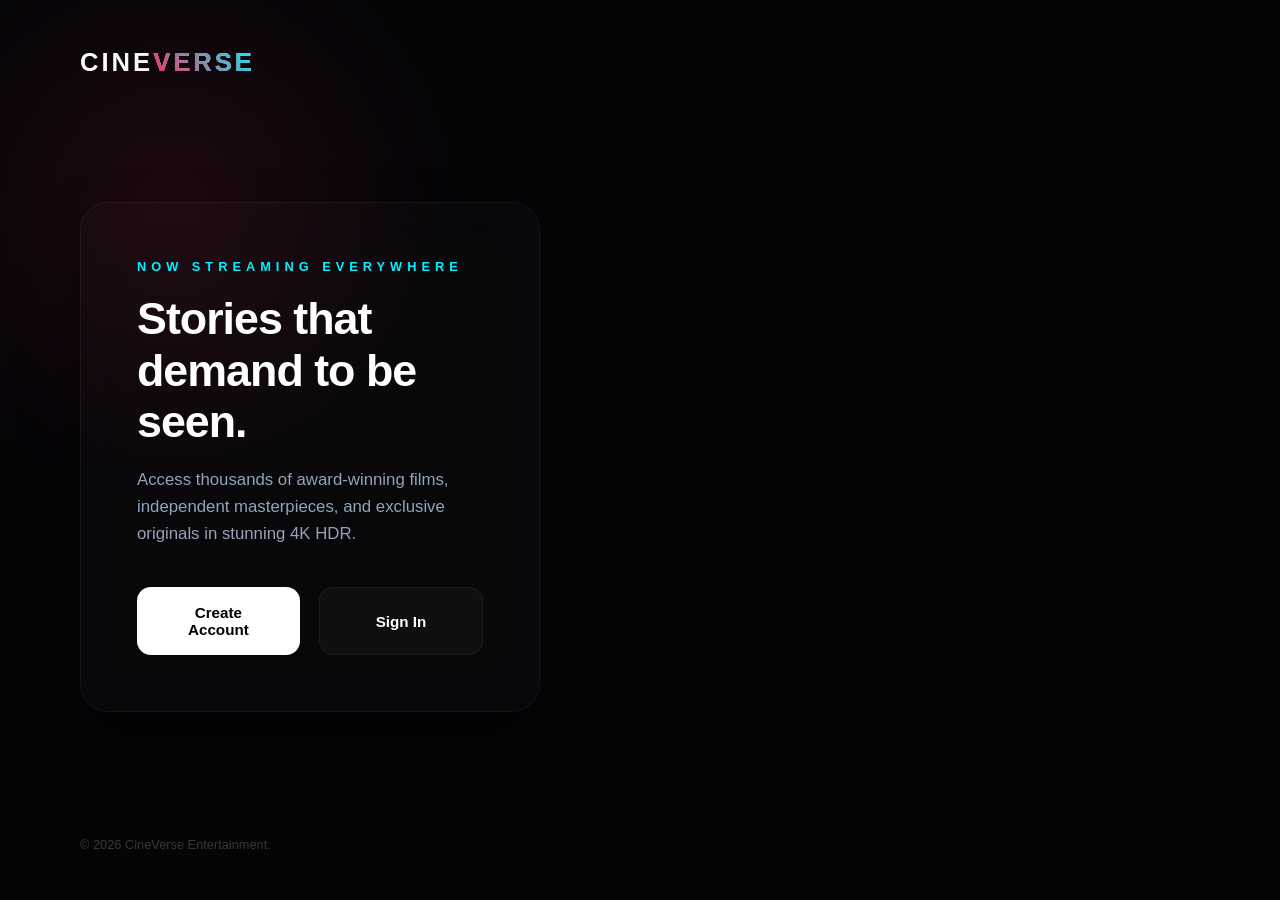
==== cineverse-project/index.html @ 3a3f1b73 "Update index.html" ====
<!DOCTYPE html>
<html lang="en">
<head>
    <meta charset="UTF-8">
    <meta name="viewport" content="width=device-width, initial-scale=1.0, maximum-scale=1.0, user-scalable=no">
    <title>CineVerse | Stream Ultimate Cinema</title>
    <link rel="stylesheet" href="css/styles.css">
    <script src="js/app.js" defer></script>
    <script type="module" src="js/auth.js"></script>
</head>
<body class="lock-scroll">

    <canvas id="bg-canvas"></canvas>
    <div class="ambient-glow"></div>

    <div class="modal-overlay" id="verification-popup">
        <div class="verification-modal">
            <div class="modal-icon">✓</div>
            <h2>Account Authorized</h2>
            <p>Verification successful! Your Gmail is authenticated and your workspace secure.</p>
            <button class="btn btn-primary" onclick="window.enterDashboard()">Enter Dashboard</button>
        </div>
    </div>

    <div id="view-app-landing" class="app-view active">
        <div class="landing-wrapper">
            <header>
                <div class="logo" onclick="window.switchPane('landing')">CINE<span>VERSE</span></div>
            </header>

            <main class="intro-container">
                <div id="pane-landing" class="view-pane active">
                    <div class="tagline">Now Streaming Everywhere</div>
                    <h1>Stories that demand to be seen.</h1>
                    <p class="description">Access thousands of award-winning films, independent masterpieces, and exclusive originals in stunning 4K HDR.</p>
                    <div class="cta-group">
                        <button class="btn btn-primary" onclick="window.switchPane('register')">Create Account</button>
                        <button class="btn btn-secondary" onclick="window.switchPane('login')">Sign In</button>
                    </div>
                </div>

                <div id="pane-register" class="view-pane">
                    <div class="tagline">Get Started</div>
                    <h1 style="font-size: 1.8rem; margin-bottom: 1.8rem;">Create Account</h1>
                    <form id="register-form">
                        <div class="form-group">
                            <label>Email Address</label>
                            <input type="email" id="reg-email" required placeholder="name@example.com">
                        </div>
                        <div class="form-group">
                            <label>Password</label>
                            <input type="password" id="reg-pass" required placeholder="••••••••">
                        </div>
                        <button type="submit" class="btn btn-submit">Register</button>
                    </form>
                    <div class="form-footer">Already have an account? <a href="#" onclick="window.switchPane('login')">Sign In</a></div>
                </div>

                <div id="pane-login" class="view-pane">
                    <div class="tagline">Welcome Back</div>
                    <h1 style="font-size: 1.8rem; margin-bottom: 1.8rem;">Sign In</h1>
                    <form id="login-form">
                        <div class="form-group">
                            <label>Email Address</label>
                            <input type="email" id="login-email" required placeholder="name@example.com">
                        </div>
                        <div class="form-group">
                            <label>Password</label>
                            <input type="password" id="login-pass" required placeholder="••••••••">
                        </div>
                        <button type="submit" class="btn btn-submit">Sign In</button>
                    </form>
                    <div class="form-footer">New to CineVerse? <a href="#" onclick="window.switchPane('register')">Create an account</a></div>
                </div>
            </main>

            <footer style="color: rgba(255,255,255,0.2); font-size: 0.8rem;">&copy; 2026 CineVerse Entertainment.</footer>
        </div>
    </div>

    <div id="view-app-dashboard" class="app-view">
        <nav class="dash-nav">
            <div class="nav-left">
                <div class="logo" style="font-size: 1.3rem;" onclick="window.filterGenre('All', document.querySelector('.genre-tag'))">CINE<span>VERSE</span></div>
            </div>
            <div class="nav-right">
                <div class="search-container">
                    <input type="text" id="search-input" placeholder="Search live global database..." oninput="window.executeSearch()">
                    <div class="search-dropdown" id="search-dropdown-box"></div>
                </div>
                <button class="btn btn-secondary" style="padding: 0.5rem 1rem; font-size: 0.8rem; border-radius: 20px; white-space: nowrap;" onclick="window.handleLogout()">Sign Out</button>
            </div>
        </nav>

        <div class="genre-bar" id="genre-filter-bar">
            <div class="genre-tag active" onclick="window.filterGenre('All', this)">All Content</div>
            <div class="genre-tag" onclick="window.filterGenre('Action', this, 28)">Action</div>
            <div class="genre-tag" onclick="window.filterGenre('Sci-Fi', this, 878)">Sci-Fi</div>
            <div class="genre-tag" onclick="window.filterGenre('Drama', this, 18)">Drama</div>
            <div class="genre-tag" onclick="window.filterGenre('Thriller', this, 53)">Thriller</div>
        </div>

        <main class="main-content">
            <div class="movie-row" id="row-continue">
                <div class="row-title">Continue Watching</div>
                <div class="movie-grid" id="grid-continue"></div>
            </div>

            <div class="movie-row" id="row-top10">
                <div class="row-title">Top 10 Movies & Shows Today</div>
                <div class="movie-grid" id="grid-top10"></div>
            </div>

            <div class="movie-row" id="row-trending">
                <div class="row-title">Trending Masterpieces</div>
                <div class="movie-grid" id="grid-trending"></div>
            </div>
        </main>
    </div>

    <div id="details-drawer" class="details-drawer">
        <div class="close-drawer-btn" onclick="window.closeDetails()">✕</div>
        
        <div id="player-zone" class="player-viewport">
            <iframe id="video-iframe" src="" allowfullscreen allow="autoplay; encrypted-media"></iframe>
        </div>

        <div id="drawer-banner-img" class="drawer-banner"></div>
        
        <div class="drawer-body">
            <h2 id="drawer-title" class="drawer-main-title">Loading Title...</h2>
            <div class="drawer-meta">
                <span id="drawer-year">2026</span>
                <span id="drawer-rating" style="color: #ffd700; font-weight: bold;">★ 0.0</span>
                <span id="drawer-type" style="letter-spacing: 1px; text-transform: uppercase; color: var(--accent-secondary);">MOVIE</span>
            </div>

            <div class="server-control-hub">
                <span style="font-size: 0.8rem; color: var(--text-muted); font-weight: 700; text-transform: uppercase; letter-spacing: 1px; margin-right: 0.5rem;">Select Server:</span>
                <button id="server1-btn" class="server-btn" onclick="window.switchServer(1)">⚡ Server 1 (Primary)</button>
                <button id="server2-btn" class="server-btn" onclick="window.switchServer(2)">🌐 Server 2 (Backup)</button>
            </div>

            <p id="drawer-synopsis" class="drawer-overview">Fetching media overview profiles...</p>
            
            <div class="related-row-title">More Related Content Like This</div>
            <div class="movie-grid" id="drawer-related-grid"></div>
        </div>
    </div>
</body>
</html>
---- cineverse-project/css/styles.css ----
/* --- Design Tokens & Reset --- */
:root {
    --bg-color: #050508;
    --accent-primary: #ff2a5f;
    --accent-secondary: #00f2fe;
    --text-main: #ffffff;
    --text-muted: #94a3b8;
    --glass-bg: rgba(255, 255, 255, 0.015);
    --glass-border: rgba(255, 255, 255, 0.05);
    --card-bg: #0d0d15;
    --transition-smooth: all 0.4s cubic-bezier(0.16, 1, 0.3, 1);
}

* {
    box-sizing: border-box;
    margin: 0;
    padding: 0;
    font-family: -apple-system, BlinkMacSystemFont, 'Segoe UI', Roboto, sans-serif;
    -webkit-tap-highlight-color: transparent;
}

html, body {
    width: 100%;
    height: 100%;
    background-color: var(--bg-color);
    color: var(--text-main);
    overflow-x: hidden;
}

body.lock-scroll {
    overflow: hidden;
    height: 100vh;
}

/* --- Background Layers --- */
#bg-canvas {
    position: fixed;
    top: 0;
    left: 0;
    width: 100%;
    height: 100%;
    z-index: 1;
    pointer-events: none;
}

.ambient-glow {
    position: fixed;
    width: 600px;
    height: 600px;
    background: radial-gradient(circle, rgba(255, 42, 95, 0.1) 0%, rgba(0,0,0,0) 70%);
    top: -10%;
    left: -10%;
    z-index: 2;
    pointer-events: none;
}

/* --- App Wrapper System --- */
.app-view {
    display: none;
    position: relative;
    z-index: 3;
    opacity: 0;
    transition: opacity 0.6s ease;
}

.app-view.active {
    display: block;
    opacity: 1;
}

/* --- Landing Screen --- */
.landing-wrapper {
    height: 100vh;
    display: flex;
    flex-direction: column;
    justify-content: space-between;
    padding: 3rem 5rem;
}

header .logo {
    font-size: 1.6rem;
    font-weight: 800;
    letter-spacing: 3px;
    background: linear-gradient(45deg, var(--text-main), var(--text-muted));
    -webkit-background-clip: text;
    -webkit-text-fill-color: transparent;
    user-select: none;
    cursor: pointer;
}

header .logo span {
    background: linear-gradient(45deg, var(--accent-primary), var(--accent-secondary));
    -webkit-background-clip: text;
    -webkit-text-fill-color: transparent;
}

.intro-container {
    max-width: 460px;
    width: 100%;
    margin: auto 0;
    background: var(--glass-bg);
    backdrop-filter: blur(25px);
    -webkit-backdrop-filter: blur(25px);
    border: 1px solid var(--glass-border);
    padding: 3.5rem;
    border-radius: 28px;
    box-shadow: 0 30px 60px rgba(0, 0, 0, 0.4);
}

.view-pane { display: none; }
.view-pane.active { display: block; animation: fadeInPane 0.4s ease forwards; }

@keyframes fadeInPane {
    from { opacity: 0; transform: translateY(10px); }
    to { opacity: 1; transform: translateY(0); }
}

.tagline {
    color: var(--accent-secondary);
    font-size: 0.8rem;
    text-transform: uppercase;
    letter-spacing: 5px;
    font-weight: 700;
    margin-bottom: 1.2rem;
}

h1 { font-size: 2.8rem; font-weight: 700; line-height: 1.15; margin-bottom: 1.2rem; letter-spacing: -1px; }
.description { color: var(--text-muted); font-size: 1.05rem; line-height: 1.6; margin-bottom: 2.5rem; }

.form-group { margin-bottom: 1.4rem; }
label { display: block; font-size: 0.82rem; color: var(--text-muted); margin-bottom: 0.6rem; }
input {
    width: 100%; padding: 1rem 1.2rem; background: rgba(255, 255, 255, 0.02);
    border: 1px solid var(--glass-border); border-radius: 14px; color: var(--text-main);
    outline: none; transition: var(--transition-smooth);
}
input:focus { border-color: var(--accent-secondary); background: rgba(255, 255, 255, 0.05); }

.cta-group { display: flex; gap: 1.2rem; }
.btn {
    width: 100%; padding: 1.05rem 2rem; font-size: 0.95rem; font-weight: 600;
    border-radius: 14px; cursor: pointer; transition: var(--transition-smooth);
    display: inline-flex; align-items: center; justify-content: center; border: none;
}
.btn-primary { background: #ffffff; color: #000000; }
.btn-primary:hover { transform: translateY(-2px); box-shadow: 0 0 30px rgba(255,255,255,0.2); }
.btn-secondary { background: rgba(255, 255, 255, 0.03); color: var(--text-main); border: 1px solid var(--glass-border); }
.btn-submit { background: linear-gradient(90deg, var(--accent-primary), #ff5e3a); color: #ffffff; margin-top: 0.8rem; }
.btn-submit:hover { transform: translateY(-2px); box-shadow: 0 0 25px rgba(255, 42, 95, 0.4); }

.form-footer { margin-top: 1.8rem; text-align: center; font-size: 0.9rem; color: var(--text-muted); }
.form-footer a { color: var(--text-main); text-decoration: none; font-weight: 600; }

/* --- Verification Overlay Modal --- */
.modal-overlay {
    position: fixed; top: 0; left: 0; width: 100%; height: 100%;
    background: rgba(4, 4, 6, 0.85); backdrop-filter: blur(20px); -webkit-backdrop-filter: blur(20px);
    z-index: 100; display: flex; align-items: center; justify-content: center;
    opacity: 0; pointer-events: none; transition: opacity 0.4s ease;
}
.modal-overlay.active { opacity: 1; pointer-events: auto; }
.verification-modal {
    background: #0d0d14; border: 1px solid var(--glass-border); max-width: 420px;
    width: 90%; padding: 3.5rem 2.5rem; border-radius: 28px; text-align: center;
    transform: scale(0.95); transition: var(--transition-smooth);
}
.modal-overlay.active .verification-modal { transform: scale(1); }
.modal-icon {
    width: 70px; height: 70px; background: rgba(0, 242, 254, 0.1); border: 1px solid rgba(0, 242, 254, 0.2);
    border-radius: 50%; display: flex; align-items: center; justify-content: center;
    margin: 0 auto 1.5rem auto; color: var(--accent-secondary); font-size: 2rem;
}

/* --- Dashboard Infrastructure --- */
.dash-nav {
    position: sticky; top: 0; background: rgba(5, 5, 8, 0.85);
    backdrop-filter: blur(25px); -webkit-backdrop-filter: blur(25px);
    padding: 1.2rem 4rem; display: flex; align-items: center;
    justify-content: space-between; z-index: 50; border-bottom: 1px solid var(--glass-border);
}

.nav-left { display: flex; align-items: center; gap: 3rem; }
.nav-right { display: flex; align-items: center; gap: 1.5rem; }

.search-container { position: relative; width: 320px; }
.search-container input { padding: 0.7rem 1.2rem; font-size: 0.9rem; border-radius: 20px; }

.search-dropdown {
    position: absolute; top: 110%; left: 0; width: 100%;
    background: #0f0f18; border: 1px solid var(--glass-border);
    border-radius: 14px; max-height: 320px; overflow-y: auto;
    display: none; z-index: 60; box-shadow: 0 20px 40px rgba(0,0,0,0.5);
}
.search-dropdown.active { display: block; }
.search-item {
    padding: 0.6rem 1rem; display: flex; align-items: center; gap: 1rem;
    cursor: pointer; transition: background 0.2s ease;
}
.search-item:hover { background: rgba(255, 255, 255, 0.04); }
.search-item img { width: 36px; height: 50px; object-fit: cover; border-radius: 4px; background: #1a1a26; }
.search-item-info h4 { font-size: 0.85rem; font-weight: 600; white-space: nowrap; overflow: hidden; text-overflow: ellipsis; max-width: 220px; }
.search-item-info p { font-size: 0.75rem; color: var(--text-muted); margin-top: 0.1rem; }

.genre-bar { padding: 1.5rem 4rem 0.5rem 4rem; display: flex; gap: 0.6rem; overflow-x: auto; }
.genre-bar::-webkit-scrollbar { display: none; }
.genre-tag {
    padding: 0.4rem 1.2rem; background: rgba(255, 255, 255, 0.02);
    border: 1px solid var(--glass-border); border-radius: 20px;
    font-size: 0.8rem; font-weight: 500; cursor: pointer; white-space: nowrap;
    transition: var(--transition-smooth); color: var(--text-muted);
}
.genre-tag.active, .genre-tag:hover { background: #ffffff; color: #000000; border-color: #ffffff; }

.main-content { padding: 1rem 4rem 5rem 4rem; }
.movie-row { margin-bottom: 2.5rem; }
.row-title { font-size: 1.25rem; font-weight: 700; margin-bottom: 1rem; letter-spacing: -0.3px; }

.movie-grid { display: grid; grid-template-columns: repeat(auto-fill, minmax(140px, 1fr)); gap: 1.2rem; }
.movie-card {
    background: var(--card-bg); border: 1px solid var(--glass-border);
    border-radius: 12px; overflow: hidden; position: relative;
    cursor: pointer; transition: var(--transition-smooth);
}
.movie-card:hover {
    transform: translateY(-5px) scale(1.02);
    border-color: rgba(0, 242, 254, 0.25);
    box-shadow: 0 10px 20px rgba(0, 242, 254, 0.08);
}
.card-img-wrapper { width: 100%; height: 210px; background: #161622; position: relative; }
.card-img-wrapper img { width: 100%; height: 100%; object-fit: cover; }

.rank-badge {
    position: absolute; top: 8px; left: 8px; 
    background: linear-gradient(135deg, var(--accent-primary), #ff5e3a);
    color: #ffffff; font-weight: 800; font-size: 0.8rem;
    padding: 3px 8px; border-radius: 6px; box-shadow: 0 4px 10px rgba(255,42,95,0.4);
    z-index: 5; border: 1px solid rgba(255,255,255,0.1);
}

.progress-container { position: absolute; bottom: 0; left: 0; width: 100%; height: 3px; background: rgba(255,255,255,0.2); }
.progress-bar { height: 100%; background: var(--accent-primary); }

.card-details { padding: 0.8rem; }
.card-details h3 { font-size: 0.85rem; font-weight: 600; margin-bottom: 0.3rem; white-space: nowrap; overflow: hidden; text-overflow: ellipsis; }
.meta-line { display: flex; justify-content: space-between; font-size: 0.7rem; color: var(--text-muted); }
.rating { color: #ffd700; font-weight: 600; }

/* --- Video Overlay Drawer System --- */
.details-drawer {
    position: fixed; bottom: 0; left: 0; width: 100%; height: 85vh;
    background: #09090f; border-top: 1px solid var(--glass-border);
    border-top-left-radius: 30px; border-top-right-radius: 30px;
    z-index: 90; transform: translateY(105%); transition: var(--transition-smooth);
    box-shadow: 0 -20px 50px rgba(0,0,0,0.8); overflow-y: auto;
    backdrop-filter: blur(30px); -webkit-backdrop-filter: blur(30px);
}
.details-drawer.active { transform: translateY(0); }

.player-viewport { width: 100%; height: 420px; background: #000000; position: relative; display: none; border-bottom: 1px solid var(--glass-border); }
.player-viewport.active { display: block; }
.player-viewport iframe { width: 100%; height: 100%; border: none; }

.drawer-banner { width: 100%; height: 280px; position: relative; background-size: cover; background-position: center; }
.drawer-banner.hidden { display: none; }
.drawer-banner::before {
    content: ''; position: absolute; top: 0; left: 0; width: 100%; height: 100%;
    background: linear-gradient(0deg, #09090f 0%, rgba(9,9,15,0.4) 70%, transparent 100%);
}

.close-drawer-btn {
    position: fixed; top: 18vh; right: 30px; width: 40px; height: 40px;
    border-radius: 50%; background: rgba(0,0,0,0.7); border: 1px solid var(--glass-border);
    color: #ffffff; font-size: 1.2rem; display: flex; align-items: center;
    justify-content: center; cursor: pointer; z-index: 100; transition: 0.2s ease;
}
.close-drawer-btn:hover { background: #ffffff; color: #000000; }

.drawer-body { padding: 2rem 4rem; position: relative; z-index: 2; }

.server-control-hub {
    display: flex; gap: 1rem; align-items: center; margin: 1.5rem 0 2rem 0;
    padding: 1rem; background: rgba(255,255,255,0.01); border: 1px solid var(--glass-border);
    border-radius: 16px; width: fit-content;
}
.server-btn {
    padding: 0.6rem 1.4rem; background: rgba(255, 255, 255, 0.03);
    border: 1px solid var(--glass-border); border-radius: 10px; color: var(--text-main);
    font-size: 0.85rem; font-weight: 600; cursor: pointer; transition: var(--transition-smooth);
    display: inline-flex; align-items: center; gap: 0.5rem;
}
.server-btn:hover, .server-btn.active {
    background: linear-gradient(90deg, var(--accent-primary), #ff5e3a);
    border-color: transparent; box-shadow: 0 4px 15px rgba(255, 42, 95, 0.3);
}

.drawer-main-title { font-size: 2rem; font-weight: 800; margin-bottom: 0.5rem; letter-spacing: -1px; }
.drawer-meta { display: flex; gap: 1.5rem; font-size: 0.9rem; color: var(--text-muted); margin-bottom: 1.5rem; }
.drawer-overview { font-size: 0.95rem; line-height: 1.6; color: #e2e8f0; max-width: 800px; margin-bottom: 3rem; }

.related-row-title { font-size: 1.2rem; font-weight: 700; margin-bottom: 1.2rem; border-left: 3px solid var(--accent-primary); padding-left: 10px; }

/* --- Responsive Media Viewport Intercepts --- */
@media (max-width: 768px) {
    .landing-wrapper { padding: 2rem; }
    .intro-container { padding: 2.5rem 2rem; }
    h1 { font-size: 2.2rem; }
    .cta-group { flex-direction: column; gap: 0.8rem; }
    .dash-nav { padding: 1rem 1.5rem; flex-direction: column; gap: 0.8rem; align-items: flex-start; }
    .nav-right { width: 100%; justify-content: space-between; gap: 1rem; }
    .search-container { width: 70%; }
    .genre-bar { padding: 1rem 1.5rem 0.2rem 1.5rem; }
    .main-content { padding: 1rem 1.5rem; }
    .movie-grid { grid-template-columns: repeat(auto-fill, minmax(130px, 1fr)); gap: 0.8rem; }
    .card-img-wrapper { height: 190px; }
    .details-drawer { height: 85vh; }
    .player-viewport { height: 240px; }
    .close-drawer-btn { top: 16vh; right: 15px; width: 36px; height: 36px; }
    .drawer-body { padding: 1.5rem; }
    .drawer-main-title { font-size: 1.5rem; }
    .server-control-hub { width: 100%; overflow-x: auto; }
}
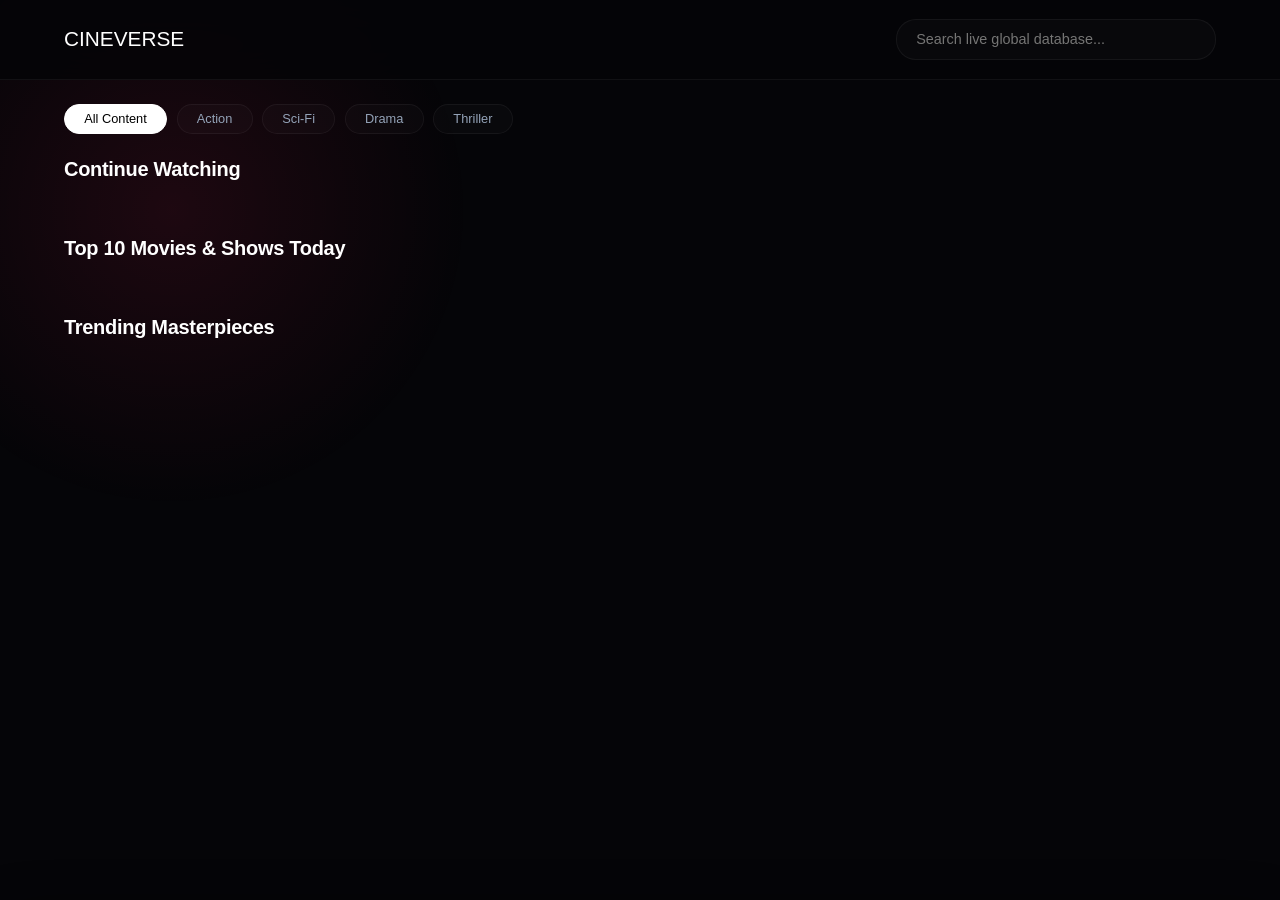
==== commit 7a35a172: "Update index.html" ====
--- a/cineverse-project/index.html
+++ b/cineverse-project/index.html
@@ -6,79 +6,11 @@
     <title>CineVerse | Stream Ultimate Cinema</title>
     <link rel="stylesheet" href="css/styles.css">
     <script src="js/app.js" defer></script>
-    <script type="module" src="js/auth.js"></script>
 </head>
-<body class="lock-scroll">
-
-    <canvas id="bg-canvas"></canvas>
+<body> <canvas id="bg-canvas"></canvas>
     <div class="ambient-glow"></div>
 
-    <div class="modal-overlay" id="verification-popup">
-        <div class="verification-modal">
-            <div class="modal-icon">✓</div>
-            <h2>Account Authorized</h2>
-            <p>Verification successful! Your Gmail is authenticated and your workspace secure.</p>
-            <button class="btn btn-primary" onclick="window.enterDashboard()">Enter Dashboard</button>
-        </div>
-    </div>
-
-    <div id="view-app-landing" class="app-view active">
-        <div class="landing-wrapper">
-            <header>
-                <div class="logo" onclick="window.switchPane('landing')">CINE<span>VERSE</span></div>
-            </header>
-
-            <main class="intro-container">
-                <div id="pane-landing" class="view-pane active">
-                    <div class="tagline">Now Streaming Everywhere</div>
-                    <h1>Stories that demand to be seen.</h1>
-                    <p class="description">Access thousands of award-winning films, independent masterpieces, and exclusive originals in stunning 4K HDR.</p>
-                    <div class="cta-group">
-                        <button class="btn btn-primary" onclick="window.switchPane('register')">Create Account</button>
-                        <button class="btn btn-secondary" onclick="window.switchPane('login')">Sign In</button>
-                    </div>
-                </div>
-
-                <div id="pane-register" class="view-pane">
-                    <div class="tagline">Get Started</div>
-                    <h1 style="font-size: 1.8rem; margin-bottom: 1.8rem;">Create Account</h1>
-                    <form id="register-form">
-                        <div class="form-group">
-                            <label>Email Address</label>
-                            <input type="email" id="reg-email" required placeholder="name@example.com">
-                        </div>
-                        <div class="form-group">
-                            <label>Password</label>
-                            <input type="password" id="reg-pass" required placeholder="••••••••">
-                        </div>
-                        <button type="submit" class="btn btn-submit">Register</button>
-                    </form>
-                    <div class="form-footer">Already have an account? <a href="#" onclick="window.switchPane('login')">Sign In</a></div>
-                </div>
-
-                <div id="pane-login" class="view-pane">
-                    <div class="tagline">Welcome Back</div>
-                    <h1 style="font-size: 1.8rem; margin-bottom: 1.8rem;">Sign In</h1>
-                    <form id="login-form">
-                        <div class="form-group">
-                            <label>Email Address</label>
-                            <input type="email" id="login-email" required placeholder="name@example.com">
-                        </div>
-                        <div class="form-group">
-                            <label>Password</label>
-                            <input type="password" id="login-pass" required placeholder="••••••••">
-                        </div>
-                        <button type="submit" class="btn btn-submit">Sign In</button>
-                    </form>
-                    <div class="form-footer">New to CineVerse? <a href="#" onclick="window.switchPane('register')">Create an account</a></div>
-                </div>
-            </main>
-
-            <footer style="color: rgba(255,255,255,0.2); font-size: 0.8rem;">&copy; 2026 CineVerse Entertainment.</footer>
-        </div>
-    </div>
-
-    <div id="view-app-dashboard" class="app-view">
+    <div id="view-app-dashboard" class="app-view active">
         <nav class="dash-nav">
             <div class="nav-left">
                 <div class="logo" style="font-size: 1.3rem;" onclick="window.filterGenre('All', document.querySelector('.genre-tag'))">CINE<span>VERSE</span></div>
@@ -88,7 +20,6 @@
                     <input type="text" id="search-input" placeholder="Search live global database..." oninput="window.executeSearch()">
                     <div class="search-dropdown" id="search-dropdown-box"></div>
                 </div>
-                <button class="btn btn-secondary" style="padding: 0.5rem 1rem; font-size: 0.8rem; border-radius: 20px; white-space: nowrap;" onclick="window.handleLogout()">Sign Out</button>
             </div>
         </nav>
 
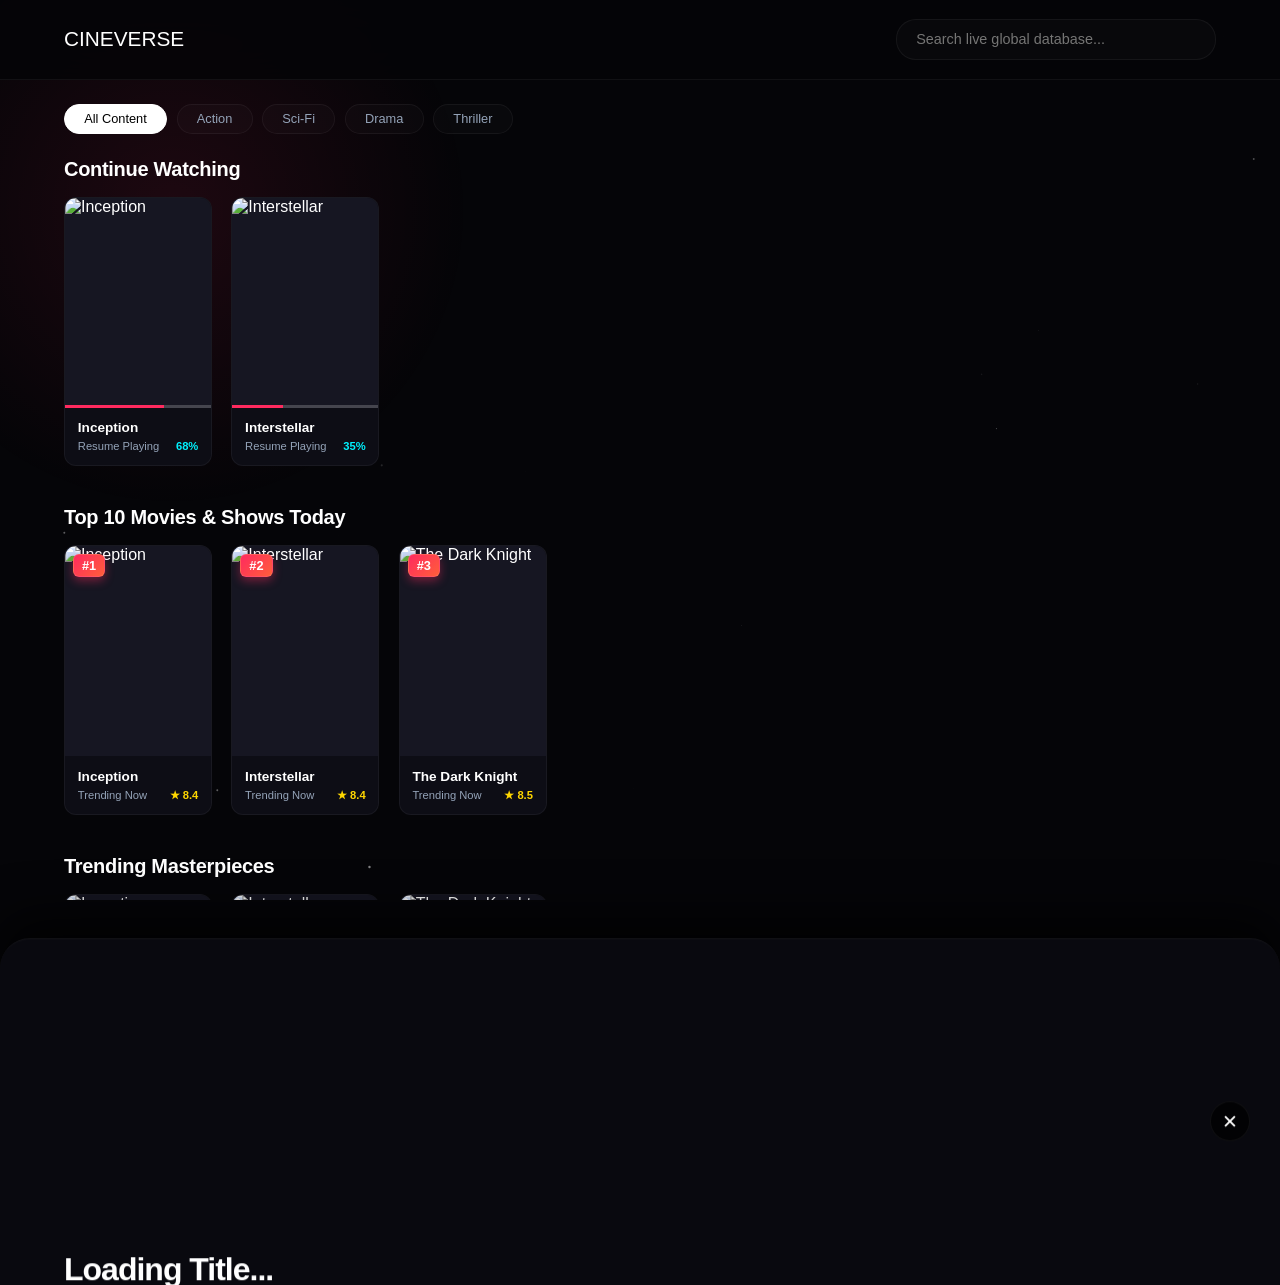
==== commit cd906813: "Update index.html" ====
--- a/cineverse-project/index.html
+++ b/cineverse-project/index.html
@@ -79,4 +79,159 @@
         </div>
     </div>
 </body>
+    </div>
+
+    <script>
+    const TMDB_KEY = "764acde68ad57d8d41cb361d4fe0271b";
+    const TMDB_BASE = "https://api.themoviedb.org/3";
+    const TMDB_IMG = "https://image.tmdb.org/t/p/w300";
+    const TMDB_BG_IMG = "https://image.tmdb.org/t/p/original";
+
+    let masterCatalog = [];
+    let currentActiveMedia = { id: '', type: '' };
+
+    window.buildDashboard = function(movies) {
+        const trendGrid = document.getElementById('grid-trending');
+        if (!trendGrid) return;
+        trendGrid.innerHTML = "";
+        movies.forEach(movie => {
+            const title = movie.title || movie.name || "Untitled Production";
+            const date = (movie.release_date || movie.first_air_date || "2026").substring(0,4);
+            const rating = movie.vote_average ? movie.vote_average.toFixed(1) : "N/A";
+            const poster = movie.poster_path.startsWith('http') ? movie.poster_path : (TMDB_IMG + movie.poster_path);
+            const mediaType = movie.media_type || (movie.first_air_date ? 'tv' : 'movie');
+            trendGrid.innerHTML += `
+                <div class="movie-card" onclick="window.showDetails(${movie.id}, '${mediaType}')">
+                    <div class="card-img-wrapper"><img src="${poster}" alt="${title}"></div>
+                    <div class="card-details"><h3>${title}</h3><div class="meta-line"><span>${date}</span><span class="rating">★ ${rating}</span></div></div>
+                </div>`;
+        });
+    };
+
+    window.renderTop10 = function(movies) {
+        const top10Grid = document.getElementById('grid-top10');
+        if (!top10Grid) return;
+        top10Grid.innerHTML = "";
+        movies.forEach((movie, index) => {
+            const title = movie.title || movie.name || "Global Hit Film";
+            const rating = movie.vote_average ? movie.vote_average.toFixed(1) : "9.0";
+            const poster = movie.poster_path.startsWith('http') ? movie.poster_path : (TMDB_IMG + movie.poster_path);
+            const mediaType = movie.media_type || (movie.first_air_date ? 'tv' : 'movie');
+            top10Grid.innerHTML += `
+                <div class="movie-card" onclick="window.showDetails(${movie.id}, '${mediaType}')">
+                    <div class="card-img-wrapper"><div class="rank-badge">#${index + 1}</div><img src="${poster}" alt="${title}"></div>
+                    <div class="card-details"><h3>${title}</h3><div class="meta-line"><span>Trending Now</span><span class="rating">★ ${rating}</span></div></div>
+                </div>`;
+        });
+    };
+
+    window.renderContinueWatching = function(movies) {
+        const contGrid = document.getElementById('grid-continue');
+        if (!contGrid) return;
+        contGrid.innerHTML = "";
+        const simulatedProgress = [68, 35];
+        movies.forEach((movie, index) => {
+            const title = movie.title || movie.name;
+            const poster = movie.poster_path.startsWith('http') ? movie.poster_path : (TMDB_IMG + movie.poster_path);
+            const progress = simulatedProgress[index] || 50;
+            const mediaType = movie.media_type || (movie.first_air_date ? 'tv' : 'movie');
+            contGrid.innerHTML += `
+                <div class="movie-card" onclick="window.showDetails(${movie.id}, '${mediaType}')">
+                    <div class="card-img-wrapper"><img src="${poster}" alt="${title}"><div class="progress-container"><div class="progress-bar" style="width: ${progress}%"></div></div></div>
+                    <div class="card-details"><h3>${title}</h3><div class="meta-line"><span>Resume Playing</span><span style="color:var(--accent-secondary); font-weight:600;">${progress}%</span></div></div>
+                </div>`;
+        });
+    };
+
+    async function loadTMDBContent() {
+        try {
+            const trendRes = await fetch(`${TMDB_BASE}/trending/all/week?api_key=${TMDB_KEY}`);
+            if (!trendRes.ok) throw new Error("API Limit");
+            const trendData = await trendRes.json();
+            masterCatalog = trendData.results || [];
+            const popRes = await fetch(`${TMDB_BASE}/movie/top_rated?api_key=${TMDB_KEY}&page=1`);
+            const popData = await popRes.json();
+            const top10List = popData.results ? popData.results.slice(0, 10) : [];
+            window.renderTop10(top10List);
+            window.buildDashboard(masterCatalog);
+            window.renderContinueWatching(masterCatalog.slice(3, 5)); 
+        } catch (err) {
+            masterCatalog = [
+                { id: 27205, title: "Inception", release_date: "2010-07-16", vote_average: 8.4, poster_path: "https://image.tmdb.org/t/p/w300/o0gii8vAn9m9Yg36ccpSTgZ4v2b.jpg", backdrop_path: "https://image.tmdb.org/t/p/original/8ZTVqvKDhz9vly4vRK3g04gY2gL.jpg", overview: "A thief who steals corporate secrets through dream-sharing technology." },
+                { id: 157336, title: "Interstellar", release_date: "2014-11-05", vote_average: 8.4, poster_path: "https://image.tmdb.org/t/p/w300/gEU2vYmkafg5m3FYv6vVhyjClv2.jpg", backdrop_path: "https://image.tmdb.org/t/p/original/xJHokn8gto6mZ8PycmdvU6VmN8K.jpg", overview: "Explorers travel through a wormhole in space." },
+                { id: 155, title: "The Dark Knight", release_date: "2008-07-16", vote_average: 8.5, poster_path: "https://image.tmdb.org/t/p/w300/qJ2tWw7B6g27vC3HG6gGvCUwUAs.jpg", backdrop_path: "https://image.tmdb.org/t/p/original/nMK966lh9wXgjo993vunw37g9j6.jpg", overview: "Batman raises the stakes in his war on crime." }
+            ];
+            window.renderTop10(masterCatalog);
+            window.buildDashboard(masterCatalog);
+            window.renderContinueWatching(masterCatalog.slice(0, 2));
+        }
+    }
+
+    window.showDetails = async function(id, type) {
+        const drawer = document.getElementById('details-drawer');
+        if(!drawer) return;
+        currentActiveMedia = { id: id, type: type };
+        drawer.classList.add('active');
+        window.closeVideoPlayer(); 
+        try {
+            const detailFetch = fetch(`${TMDB_BASE}/${type}/${id}?api_key=${TMDB_KEY}`);
+            const detailRes = await detailFetch;
+            const details = await detailRes.json();
+            document.getElementById('drawer-title').innerText = details.title || details.name;
+            document.getElementById('drawer-year').innerText = (details.release_date || details.first_air_date || "2026").substring(0,4);
+            document.getElementById('drawer-rating').innerText = `★ ${details.vote_average.toFixed(1)}`;
+            document.getElementById('drawer-synopsis').innerText = details.overview;
+            document.getElementById('drawer-banner-img').style.backgroundImage = `url('${TMDB_BG_IMG + details.backdrop_path}')`;
+        } catch (err) {
+            const localData = masterCatalog.find(m => m.id === id);
+            if(localData) {
+                document.getElementById('drawer-title').innerText = localData.title;
+                document.getElementById('drawer-synopsis').innerText = localData.overview;
+                document.getElementById('drawer-banner-img').style.backgroundImage = `url('${localData.backdrop_path}')`;
+            }
+        }
+    };
+
+    window.switchServer = function(serverId) {
+        const playerZone = document.getElementById('player-zone');
+        const videoIframe = document.getElementById('video-iframe');
+        let embedUrl = serverId === 1 
+            ? `https://vidsrc.me/embed/movie?tmdb=${currentActiveMedia.id}`
+            : `https://vidsrc.cc/vidsrc/movie/${currentActiveMedia.id}`;
+        if(playerZone) playerZone.classList.add('active');
+        if(videoIframe) videoIframe.src = embedUrl;
+    };
+
+    window.closeVideoPlayer = function() {
+        if(document.getElementById('player-zone')) document.getElementById('player-zone').classList.remove('active');
+        if(document.getElementById('video-iframe')) document.getElementById('video-iframe').src = ""; 
+    };
+
+    window.closeDetails = function() {
+        window.closeVideoPlayer();
+        document.getElementById('details-drawer').classList.remove('active');
+    };
+
+    // Canvas Engine Execution
+    const canvas = document.getElementById('bg-canvas');
+    if(canvas) {
+        const ctx = canvas.getContext('2d');
+        let width = canvas.width = window.innerWidth;
+        let height = canvas.height = window.innerHeight;
+        class Particle {
+            constructor() { this.reset(); }
+            reset() { this.x = Math.random() * width; this.y = Math.random() * height; this.size = Math.random() * 1.2; this.speedY = -Math.random() * 0.2; this.alpha = Math.random() * 0.5; }
+            update() { this.y += this.speedY; if (this.y < 0) this.reset(); }
+            draw() { ctx.beginPath(); ctx.arc(this.x, this.y, this.size, 0, Math.PI*2); ctx.fillStyle = `rgba(255,255,255,${this.alpha})`; ctx.fill(); }
+        }
+        const particles = Array.from({ length: 20 }, () => new Particle());
+        function animate() { ctx.clearRect(0, 0, width, height); particles.forEach(p => { p.update(); p.draw(); }); requestAnimationFrame(animate); }
+        animate();
+    }
+
+    loadTMDBContent();
+    </script>
+</body>
 </html>
+
+</html>
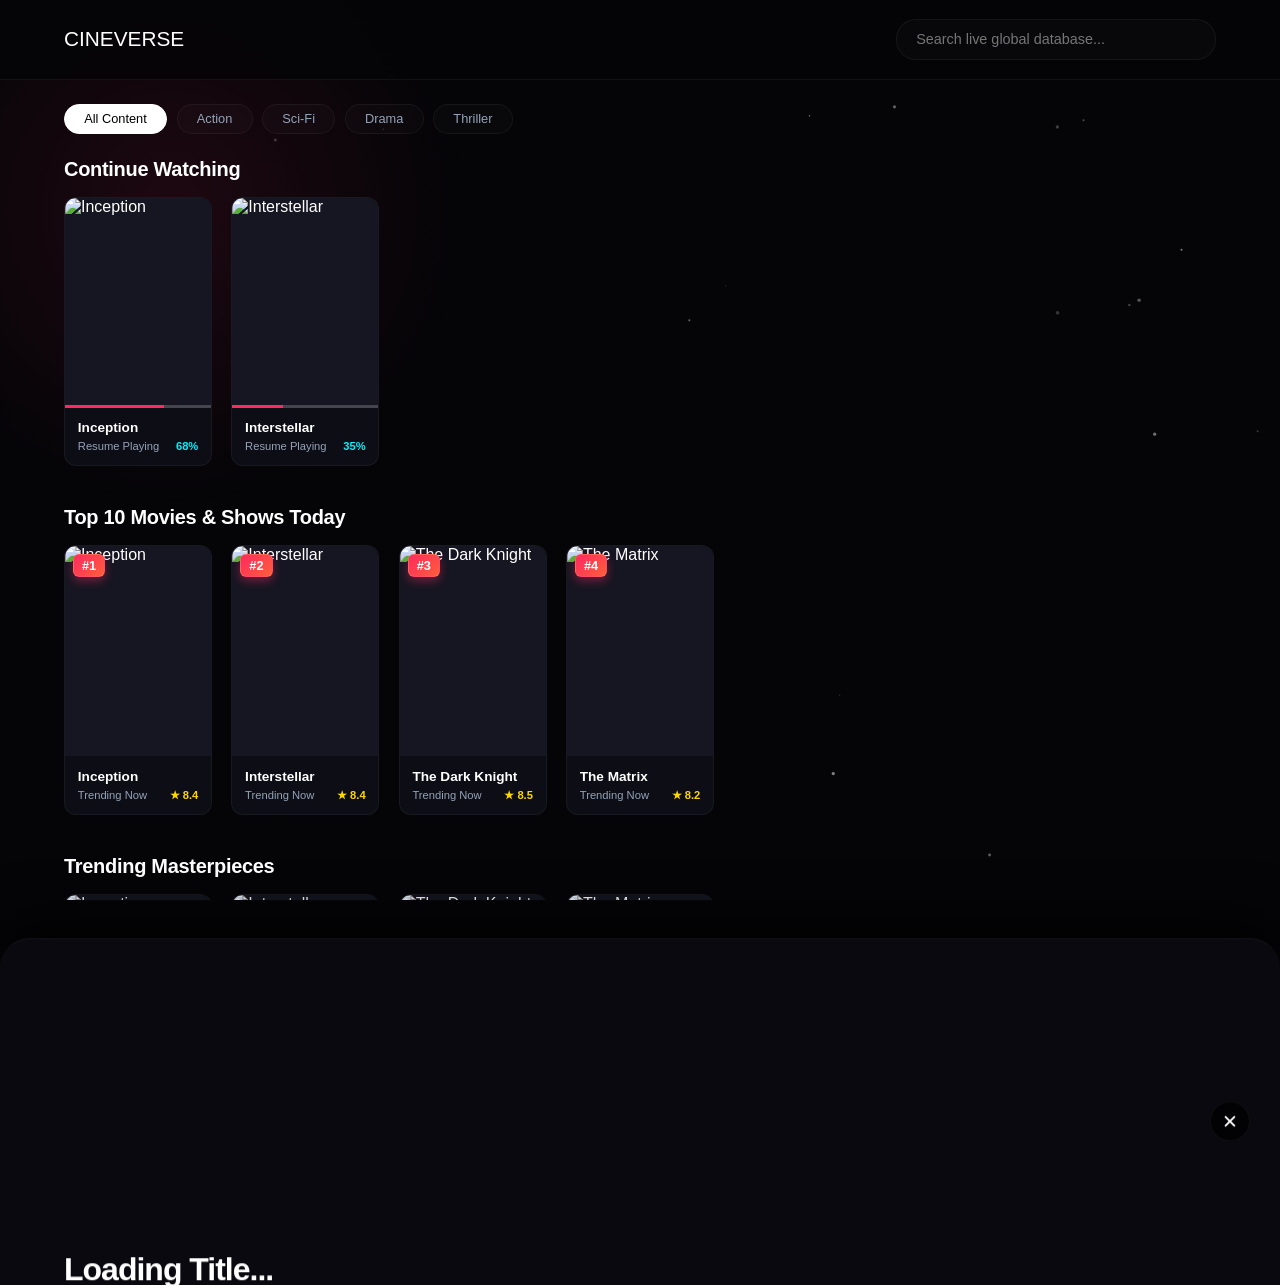
==== commit 0bda3df0: "Update index.html" ====
--- a/cineverse-project/index.html
+++ b/cineverse-project/index.html
@@ -5,9 +5,10 @@
     <meta name="viewport" content="width=device-width, initial-scale=1.0, maximum-scale=1.0, user-scalable=no">
     <title>CineVerse | Stream Ultimate Cinema</title>
     <link rel="stylesheet" href="css/styles.css">
-    <script src="js/app.js" defer></script>
 </head>
-<body> <canvas id="bg-canvas"></canvas>
+<body>
+
+    <canvas id="bg-canvas"></canvas>
     <div class="ambient-glow"></div>
 
     <div id="view-app-dashboard" class="app-view active">
@@ -78,8 +79,6 @@
             <div class="movie-grid" id="drawer-related-grid"></div>
         </div>
     </div>
-</body>
-    </div>
 
     <script>
     const TMDB_KEY = "764acde68ad57d8d41cb361d4fe0271b";
@@ -94,17 +93,33 @@
         const trendGrid = document.getElementById('grid-trending');
         if (!trendGrid) return;
         trendGrid.innerHTML = "";
+
+        if (movies.length === 0) {
+            trendGrid.innerHTML = `<p style="color:var(--text-muted); padding:1rem;">No titles found in this filter lane.</p>`;
+            return;
+        }
+
         movies.forEach(movie => {
             const title = movie.title || movie.name || "Untitled Production";
             const date = (movie.release_date || movie.first_air_date || "2026").substring(0,4);
             const rating = movie.vote_average ? movie.vote_average.toFixed(1) : "N/A";
             const poster = movie.poster_path.startsWith('http') ? movie.poster_path : (TMDB_IMG + movie.poster_path);
             const mediaType = movie.media_type || (movie.first_air_date ? 'tv' : 'movie');
+
             trendGrid.innerHTML += `
                 <div class="movie-card" onclick="window.showDetails(${movie.id}, '${mediaType}')">
-                    <div class="card-img-wrapper"><img src="${poster}" alt="${title}"></div>
-                    <div class="card-details"><h3>${title}</h3><div class="meta-line"><span>${date}</span><span class="rating">★ ${rating}</span></div></div>
-                </div>`;
+                    <div class="card-img-wrapper">
+                        <img src="${poster}" alt="${title}">
+                    </div>
+                    <div class="card-details">
+                        <h3>${title}</h3>
+                        <div class="meta-line">
+                            <span>${date}</span>
+                            <span class="rating">★ ${rating}</span>
+                        </div>
+                    </div>
+                </div>
+            `;
         });
     };
 
@@ -112,16 +127,28 @@
         const top10Grid = document.getElementById('grid-top10');
         if (!top10Grid) return;
         top10Grid.innerHTML = "";
+
         movies.forEach((movie, index) => {
             const title = movie.title || movie.name || "Global Hit Film";
             const rating = movie.vote_average ? movie.vote_average.toFixed(1) : "9.0";
             const poster = movie.poster_path.startsWith('http') ? movie.poster_path : (TMDB_IMG + movie.poster_path);
             const mediaType = movie.media_type || (movie.first_air_date ? 'tv' : 'movie');
+
             top10Grid.innerHTML += `
                 <div class="movie-card" onclick="window.showDetails(${movie.id}, '${mediaType}')">
-                    <div class="card-img-wrapper"><div class="rank-badge">#${index + 1}</div><img src="${poster}" alt="${title}"></div>
-                    <div class="card-details"><h3>${title}</h3><div class="meta-line"><span>Trending Now</span><span class="rating">★ ${rating}</span></div></div>
-                </div>`;
+                    <div class="card-img-wrapper">
+                        <div class="rank-badge">#${index + 1}</div>
+                        <img src="${poster}" alt="${title}">
+                    </div>
+                    <div class="card-details">
+                        <h3>${title}</h3>
+                        <div class="meta-line">
+                            <span>Trending Now</span>
+                            <span class="rating">★ ${rating}</span>
+                        </div>
+                    </div>
+                </div>
+            `;
         });
     };
 
@@ -129,38 +156,57 @@
         const contGrid = document.getElementById('grid-continue');
         if (!contGrid) return;
         contGrid.innerHTML = "";
+
         const simulatedProgress = [68, 35];
         movies.forEach((movie, index) => {
             const title = movie.title || movie.name;
             const poster = movie.poster_path.startsWith('http') ? movie.poster_path : (TMDB_IMG + movie.poster_path);
             const progress = simulatedProgress[index] || 50;
             const mediaType = movie.media_type || (movie.first_air_date ? 'tv' : 'movie');
+
             contGrid.innerHTML += `
                 <div class="movie-card" onclick="window.showDetails(${movie.id}, '${mediaType}')">
-                    <div class="card-img-wrapper"><img src="${poster}" alt="${title}"><div class="progress-container"><div class="progress-bar" style="width: ${progress}%"></div></div></div>
-                    <div class="card-details"><h3>${title}</h3><div class="meta-line"><span>Resume Playing</span><span style="color:var(--accent-secondary); font-weight:600;">${progress}%</span></div></div>
-                </div>`;
+                    <div class="card-img-wrapper">
+                        <img src="${poster}" alt="${title}">
+                        <div class="progress-container"><div class="progress-bar" style="width: ${progress}%"></div></div>
+                    </div>
+                    <div class="card-details">
+                        <h3>${title}</h3>
+                        <div class="meta-line">
+                            <span>Resume Playing</span>
+                            <span style="color:var(--accent-secondary); font-weight:600;">${progress}%</span>
+                        </div>
+                    </div>
+                </div>
+            `;
         });
     };
 
     async function loadTMDBContent() {
         try {
             const trendRes = await fetch(`${TMDB_BASE}/trending/all/week?api_key=${TMDB_KEY}`);
-            if (!trendRes.ok) throw new Error("API Limit");
+            if (!trendRes.ok) throw new Error("Key Blocked");
+            
             const trendData = await trendRes.json();
             masterCatalog = trendData.results || [];
+
             const popRes = await fetch(`${TMDB_BASE}/movie/top_rated?api_key=${TMDB_KEY}&page=1`);
             const popData = await popRes.json();
             const top10List = popData.results ? popData.results.slice(0, 10) : [];
+
             window.renderTop10(top10List);
             window.buildDashboard(masterCatalog);
             window.renderContinueWatching(masterCatalog.slice(3, 5)); 
         } catch (err) {
+            console.warn("Using baseline fallback catalog parameters.");
+            
             masterCatalog = [
-                { id: 27205, title: "Inception", release_date: "2010-07-16", vote_average: 8.4, poster_path: "https://image.tmdb.org/t/p/w300/o0gii8vAn9m9Yg36ccpSTgZ4v2b.jpg", backdrop_path: "https://image.tmdb.org/t/p/original/8ZTVqvKDhz9vly4vRK3g04gY2gL.jpg", overview: "A thief who steals corporate secrets through dream-sharing technology." },
-                { id: 157336, title: "Interstellar", release_date: "2014-11-05", vote_average: 8.4, poster_path: "https://image.tmdb.org/t/p/w300/gEU2vYmkafg5m3FYv6vVhyjClv2.jpg", backdrop_path: "https://image.tmdb.org/t/p/original/xJHokn8gto6mZ8PycmdvU6VmN8K.jpg", overview: "Explorers travel through a wormhole in space." },
-                { id: 155, title: "The Dark Knight", release_date: "2008-07-16", vote_average: 8.5, poster_path: "https://image.tmdb.org/t/p/w300/qJ2tWw7B6g27vC3HG6gGvCUwUAs.jpg", backdrop_path: "https://image.tmdb.org/t/p/original/nMK966lh9wXgjo993vunw37g9j6.jpg", overview: "Batman raises the stakes in his war on crime." }
+                { id: 27205, genre_ids: [28, 878, 53], title: "Inception", release_date: "2010-07-16", vote_average: 8.4, poster_path: "https://image.tmdb.org/t/p/w300/o0gii8vAn9m9Yg36ccpSTgZ4v2b.jpg", backdrop_path: "https://image.tmdb.org/t/p/original/8ZTVqvKDhz9vly4vRK3g04gY2gL.jpg", overview: "A thief who steals corporate secrets through dream-sharing technology." },
+                { id: 157336, genre_ids: [878, 18], title: "Interstellar", release_date: "2014-11-05", vote_average: 8.4, poster_path: "https://image.tmdb.org/t/p/w300/gEU2vYmkafg5m3FYv6vVhyjClv2.jpg", backdrop_path: "https://image.tmdb.org/t/p/original/xJHokn8gto6mZ8PycmdvU6VmN8K.jpg", overview: "Explorers travel through a wormhole in space in an attempt to ensure humanity's survival." },
+                { id: 155, genre_ids: [28, 18, 53], title: "The Dark Knight", release_date: "2008-07-16", vote_average: 8.5, poster_path: "https://image.tmdb.org/t/p/w300/qJ2tWw7B6g27vC3HG6gGvCUwUAs.jpg", backdrop_path: "https://image.tmdb.org/t/p/original/nMK966lh9wXgjo993vunw37g9j6.jpg", overview: "Batman raises the stakes in his war on crime." },
+                { id: 603, genre_ids: [28, 878], title: "The Matrix", release_date: "1999-03-30", vote_average: 8.2, poster_path: "https://image.tmdb.org/t/p/w300/f89U3w9zEQwJh2YgZpZ97Bh2XgX.jpg", backdrop_path: "https://image.tmdb.org/t/p/original/7u36496gYvXmGZ3w3vVhyjClv2.jpg", overview: "A computer hacker learns from mysterious rebels about the true nature of his reality." }
             ];
+
             window.renderTop10(masterCatalog);
             window.buildDashboard(masterCatalog);
             window.renderContinueWatching(masterCatalog.slice(0, 2));
@@ -170,22 +216,33 @@
     window.showDetails = async function(id, type) {
         const drawer = document.getElementById('details-drawer');
         if(!drawer) return;
+
         currentActiveMedia = { id: id, type: type };
         drawer.classList.add('active');
         window.closeVideoPlayer(); 
+
         try {
-            const detailFetch = fetch(`${TMDB_BASE}/${type}/${id}?api_key=${TMDB_KEY}`);
-            const detailRes = await detailFetch;
-            const details = await detailRes.json();
-            document.getElementById('drawer-title').innerText = details.title || details.name;
-            document.getElementById('drawer-year').innerText = (details.release_date || details.first_air_date || "2026").substring(0,4);
-            document.getElementById('drawer-rating').innerText = `★ ${details.vote_average.toFixed(1)}`;
-            document.getElementById('drawer-synopsis').innerText = details.overview;
-            document.getElementById('drawer-banner-img').style.backgroundImage = `url('${TMDB_BG_IMG + details.backdrop_path}')`;
+            const detailFetch = await fetch(`${TMDB_BASE}/${type}/${id}?api_key=${TMDB_KEY}`);
+            const details = await detailFetch.json();
+
+            const title = details.title || details.name || "Unknown Production";
+            const date = (details.release_date || details.first_air_date || "2026").substring(0,4);
+            const rating = details.vote_average ? details.vote_average.toFixed(1) : "N/A";
+            const bgPath = details.backdrop_path ? (TMDB_BG_IMG + details.backdrop_path) : "https://images.unsplash.com/photo-1534447677768-be436bb09401?w=1200&q=80";
+
+            document.getElementById('drawer-title').innerText = title;
+            document.getElementById('drawer-year').innerText = date;
+            document.getElementById('drawer-rating').innerText = `★ ${rating}`;
+            document.getElementById('drawer-type').innerText = type.toUpperCase();
+            document.getElementById('drawer-synopsis').innerText = details.overview || "No listing description details synchronized.";
+            document.getElementById('drawer-banner-img').style.backgroundImage = `url('${bgPath}')`;
         } catch (err) {
             const localData = masterCatalog.find(m => m.id === id);
             if(localData) {
                 document.getElementById('drawer-title').innerText = localData.title;
+                document.getElementById('drawer-year').innerText = localData.release_date.substring(0,4);
+                document.getElementById('drawer-rating').innerText = `★ ${localData.vote_average}`;
+                document.getElementById('drawer-type').innerText = "MOVIE";
                 document.getElementById('drawer-synopsis').innerText = localData.overview;
                 document.getElementById('drawer-banner-img').style.backgroundImage = `url('${localData.backdrop_path}')`;
             }
@@ -195,16 +252,28 @@
     window.switchServer = function(serverId) {
         const playerZone = document.getElementById('player-zone');
         const videoIframe = document.getElementById('video-iframe');
+        const id = currentActiveMedia.id;
+        const type = currentActiveMedia.type;
+
         let embedUrl = serverId === 1 
-            ? `https://vidsrc.me/embed/movie?tmdb=${currentActiveMedia.id}`
-            : `https://vidsrc.cc/vidsrc/movie/${currentActiveMedia.id}`;
+            ? `https://vidsrc.me/embed/movie?tmdb=${id}`
+            : `https://vidsrc.cc/vidsrc/movie/${id}`;
+
+        if(type === 'tv') {
+            embedUrl = serverId === 1
+                ? `https://vidsrc.me/embed/tv?tmdb=${id}&season=1&episode=1`
+                : `https://vidsrc.cc/vidsrc/tv/${id}/1/1`;
+        }
+
         if(playerZone) playerZone.classList.add('active');
         if(videoIframe) videoIframe.src = embedUrl;
     };
 
     window.closeVideoPlayer = function() {
-        if(document.getElementById('player-zone')) document.getElementById('player-zone').classList.remove('active');
-        if(document.getElementById('video-iframe')) document.getElementById('video-iframe').src = ""; 
+        const playerZone = document.getElementById('player-zone');
+        const videoIframe = document.getElementById('video-iframe');
+        if(playerZone) playerZone.classList.remove('active');
+        if(videoIframe) videoIframe.src = ""; 
     };
 
     window.closeDetails = function() {
@@ -212,7 +281,44 @@
         document.getElementById('details-drawer').classList.remove('active');
     };
 
-    // Canvas Engine Execution
+    window.executeSearch = async function() {
+        const query = document.getElementById('search-input').value.trim().toLowerCase();
+        const dropBox = document.getElementById('search-dropdown-box');
+        if(!query) { dropBox.classList.remove('active'); return; }
+
+        try {
+            const searchRes = await fetch(`${TMDB_BASE}/search/multi?api_key=${TMDB_KEY}&query=${encodeURIComponent(query)}`);
+            const searchData = await searchRes.json();
+            const matches = searchData.results ? searchData.results.slice(0, 6) : [];
+            dropBox.innerHTML = "";
+
+            if(matches.length > 0) {
+                dropBox.classList.add('active');
+                matches.forEach(movie => {
+                    const title = movie.title || movie.name || "Media Title";
+                    const type = movie.media_type || (movie.first_air_date ? 'tv' : 'movie');
+                    const poster = movie.poster_path ? (TMDB_IMG + movie.poster_path) : "https://images.unsplash.com/photo-1509198397868-475647b2a1e5?w=100&q=80";
+                    dropBox.innerHTML += `
+                        <div class="search-item" onclick="window.showDetails(${movie.id}, '${type}'); document.getElementById('search-dropdown-box').classList.remove('active');">
+                            <img src="${poster}">
+                            <div class="search-item-info"><h4>${title}</h4></div>
+                        </div>`;
+                });
+            }
+        } catch (e) {}
+    };
+
+    window.filterGenre = function(genreName, element, genreId) {
+        document.querySelectorAll('.genre-tag').forEach(t => t.classList.remove('active'));
+        if (element) element.classList.add('active');
+        if(genreName === 'All') { 
+            window.buildDashboard(masterCatalog); 
+        } else if (genreId) { 
+            window.buildDashboard(masterCatalog.filter(m => m.genre_ids && m.genre_ids.includes(genreId))); 
+        }
+    };
+
+    // Canvas Engine Initialization
     const canvas = document.getElementById('bg-canvas');
     if(canvas) {
         const ctx = canvas.getContext('2d');
@@ -220,18 +326,17 @@
         let height = canvas.height = window.innerHeight;
         class Particle {
             constructor() { this.reset(); }
-            reset() { this.x = Math.random() * width; this.y = Math.random() * height; this.size = Math.random() * 1.2; this.speedY = -Math.random() * 0.2; this.alpha = Math.random() * 0.5; }
-            update() { this.y += this.speedY; if (this.y < 0) this.reset(); }
-            draw() { ctx.beginPath(); ctx.arc(this.x, this.y, this.size, 0, Math.PI*2); ctx.fillStyle = `rgba(255,255,255,${this.alpha})`; ctx.fill(); }
+            reset() { this.x = Math.random() * width; this.y = Math.random() * height; this.size = Math.random() * 1.5 + 0.4; this.speedY = -Math.random() * 0.3 - 0.1; this.alpha = Math.random() * 0.4 + 0.1; }
+            update() { this.y += this.speedY; if (this.y < 0) { this.reset(); this.y = height; } }
+            draw() { ctx.save(); ctx.globalAlpha = this.alpha; ctx.beginPath(); ctx.arc(this.x, this.y, this.size, 0, Math.PI * 2); ctx.fillStyle = '#ffffff'; ctx.fill(); ctx.restore(); }
         }
         const particles = Array.from({ length: 20 }, () => new Particle());
         function animate() { ctx.clearRect(0, 0, width, height); particles.forEach(p => { p.update(); p.draw(); }); requestAnimationFrame(animate); }
         animate();
     }
 
+    // Direct invocation to ensure execution triggers safely
     loadTMDBContent();
     </script>
 </body>
 </html>
-
-</html>
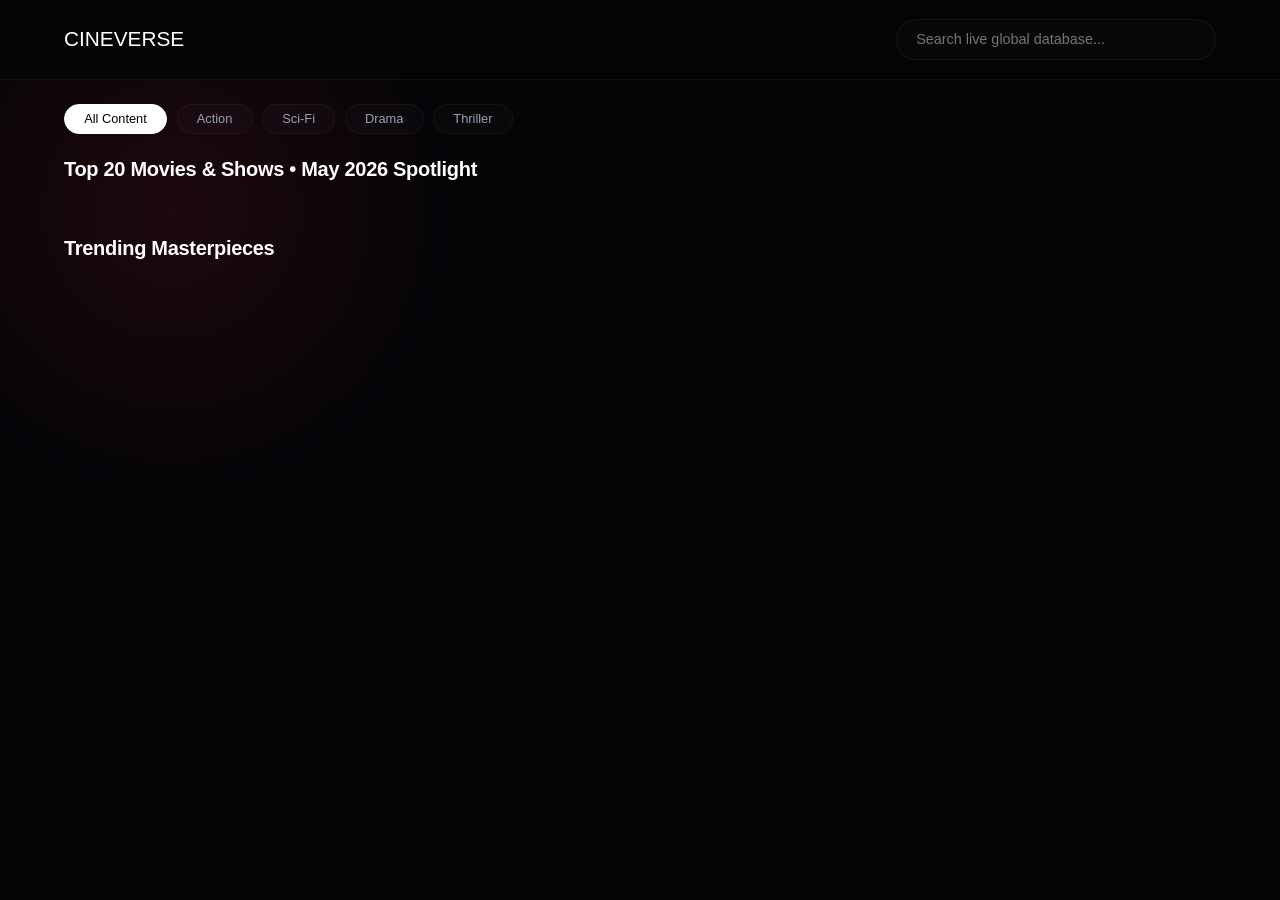
==== commit 142ce842: "Update index.html" ====
--- a/cineverse-project/index.html
+++ b/cineverse-project/index.html
@@ -5,6 +5,40 @@
     <meta name="viewport" content="width=device-width, initial-scale=1.0, maximum-scale=1.0, user-scalable=no">
     <title>CineVerse | Stream Ultimate Cinema</title>
     <link rel="stylesheet" href="css/styles.css">
+    <style>
+        /* Embedded architectural structural patches to hold new close mechanics */
+        .movie-card {
+            position: relative;
+        }
+        .card-remove-btn {
+            position: absolute;
+            top: 8px;
+            right: 8px;
+            width: 24px;
+            height: 24px;
+            border-radius: 50%;
+            background: rgba(5, 5, 8, 0.85);
+            border: 1px solid rgba(255, 255, 255, 0.15);
+            color: #ffffff;
+            font-size: 11px;
+            display: flex;
+            align-items: center;
+            justify-content: center;
+            cursor: pointer;
+            z-index: 10;
+            transition: all 0.2s ease;
+            backdrop-filter: blur(4px);
+        }
+        .card-remove-btn:hover {
+            background: #ff3b30;
+            border-color: #ff3b30;
+            transform: scale(1.1);
+        }
+        /* Hidden by default state pattern rule matrix */
+        #row-continue {
+            display: none;
+        }
+    </style>
 </head>
 <body>
 
@@ -39,7 +73,7 @@
             </div>
 
             <div class="movie-row" id="row-top10">
-                <div class="row-title">Top 10 Movies & Shows Today</div>
+                <div class="row-title">Top 20 Movies & Shows • May 2026 Spotlight</div>
                 <div class="movie-grid" id="grid-top10"></div>
             </div>
 
@@ -87,19 +121,39 @@
     const TMDB_BG_IMG = "https://image.tmdb.org/t/p/original";
 
     let masterCatalog = [];
+    let top20Catalog = [];
     let currentActiveMedia = { id: '', type: '' };
+
+    // May 2026 verified live tracking array data models (Fallback sync catalog block matrix)
+    const officialMay2026Data = [
+        { id: 999101, genre_ids: [878, 28], title: "The Mandalorian & Grogu", release_date: "2026-05-22", vote_average: 8.9, poster_path: "https://images.unsplash.com/photo-1579546929518-9e396f3cc809?w=300&q=80", backdrop_path: "https://images.unsplash.com/photo-1579546929518-9e396f3cc809?w=1200&q=80", overview: "The legendary duo returns to the galactic theater as lingering Imperial warlords pose a new structural challenge to the Outer Rim alliances." },
+        { id: 999102, genre_ids: [28, 53], title: "Mortal Kombat II", release_date: "2026-05-08", vote_average: 8.4, poster_path: "https://images.unsplash.com/photo-1542751371-adc38448a05e?w=300&q=80", backdrop_path: "https://images.unsplash.com/photo-1542751371-adc38448a05e?w=1200&q=80", overview: "The high-stakes martial arts competition escalates into multi-realm warfare under Liu Kang's guidance." },
+        { id: 999103, genre_ids: [28, 878], title: "Spider-Noir (Season 1)", release_date: "2026-05-25", vote_average: 9.1, poster_path: "https://images.unsplash.com/photo-1635805737707-575885ab0820?w=300&q=80", backdrop_path: "https://images.unsplash.com/photo-1635805737707-575885ab0820?w=1200&q=80", overview: "An aging private investigator in 1930s New York grapples with past choices and new spider-like abilities." },
+        { id: 999104, genre_ids: [18], title: "The Devil Wears Prada 2", release_date: "2026-05-29", vote_average: 7.8, poster_path: "https://images.unsplash.com/photo-1483985988355-763728e1935b?w=300&q=80", backdrop_path: "https://images.unsplash.com/photo-1483985988355-763728e1935b?w=1200&q=80", overview: "Two decades later, the iconic editorial ecosystem faces structural transformations amid modern fashion and digital dynamics." },
+        { id: 999105, genre_ids: [18], title: "Dutton Ranch", release_date: "2026-05-15", vote_average: 8.7, poster_path: "https://images.unsplash.com/photo-1500937386664-56d1dfef3854?w=300&q=80", backdrop_path: "https://images.unsplash.com/photo-1500937386664-56d1dfef3854?w=1200&q=80", overview: "The premier legacy tracking extension profiling tactical land struggles across contemporary mountain boundaries." },
+        { id: 999106, genre_ids: [18, 53], title: "Rivals (Season 2)", release_date: "2026-05-15", vote_average: 8.2, poster_path: "https://images.unsplash.com/photo-1511671782779-c97d3d27a1d4?w=300&q=80", backdrop_path: "https://images.unsplash.com/photo-1511671782779-c97d3d27a1d4?w=1200&q=80", overview: "Salacious corporate power-grabbing escalates across the broadcast entertainment industry in 1980s England." },
+        { id: 999107, genre_ids: [878, 53], title: "Backrooms", release_date: "2026-05-29", vote_average: 8.0, poster_path: "https://images.unsplash.com/photo-1618005182384-a83a8bd57fbe?w=300&q=80", backdrop_path: "https://images.unsplash.com/photo-1618005182384-a83a8bd57fbe?w=1200&q=80", overview: "An expansive cinematic treatment exploring liminal navigation pathways across endless yellow hallways and unknown terrors." },
+        { id: 999108, genre_ids: [28, 53], title: "Jack Ryan: Ghost War", release_date: "2026-05-20", vote_average: 8.5, poster_path: "https://images.unsplash.com/photo-1509198397868-475647b2a1e5?w=300&q=80", backdrop_path: "https://images.unsplash.com/photo-1509198397868-475647b2a1e5?w=1200&q=80", overview: "Jack Ryan goes off-grid to expose an unauthorized black-ops organization within the tracking structures." },
+        { id: 27205, genre_ids: [28, 878, 53], title: "Inception", release_date: "2010-07-16", vote_average: 8.4, poster_path: "https://image.tmdb.org/t/p/w300/o0gii8vAn9m9Yg36ccpSTgZ4v2b.jpg", backdrop_path: "https://image.tmdb.org/t/p/original/8ZTVqvKDhz9vly4vRK3g04gY2gL.jpg", overview: "A thief who steals corporate secrets through dream-sharing technology." },
+        { id: 157336, genre_ids: [878, 18], title: "Interstellar", release_date: "2014-11-05", vote_average: 8.4, poster_path: "https://image.tmdb.org/t/p/w300/gEU2vYmkafg5m3FYv6vVhyjClv2.jpg", backdrop_path: "https://image.tmdb.org/t/p/original/xJHokn8gto6mZ8PycmdvU6VmN8K.jpg", overview: "Explorers travel through a wormhole in space in an attempt to ensure humanity's survival." }
+    ];
+
+    // Global Tracking Filters Matrix for Custom user Dismissals
+    let dismissedCardIds = JSON.parse(localStorage.getItem('cineverse_dismissed_cards')) || [];
+    let localContinueWatching = JSON.parse(localStorage.getItem('cineverse_continue_watching')) || [];
 
     window.buildDashboard = function(movies) {
         const trendGrid = document.getElementById('grid-trending');
         if (!trendGrid) return;
         trendGrid.innerHTML = "";
 
-        if (movies.length === 0) {
+        const visibleMovies = movies.filter(m => !dismissedCardIds.includes(m.id));
+        if (visibleMovies.length === 0) {
             trendGrid.innerHTML = `<p style="color:var(--text-muted); padding:1rem;">No titles found in this filter lane.</p>`;
             return;
         }
 
-        movies.forEach(movie => {
+        visibleMovies.forEach(movie => {
             const title = movie.title || movie.name || "Untitled Production";
             const date = (movie.release_date || movie.first_air_date || "2026").substring(0,4);
             const rating = movie.vote_average ? movie.vote_average.toFixed(1) : "N/A";
@@ -107,110 +161,128 @@
             const mediaType = movie.media_type || (movie.first_air_date ? 'tv' : 'movie');
 
             trendGrid.innerHTML += `
-                <div class="movie-card" onclick="window.showDetails(${movie.id}, '${mediaType}')">
-                    <div class="card-img-wrapper">
+                <div class="movie-card" id="card-trend-${movie.id}">
+                    <div class="card-remove-btn" onclick="window.dismissCard(event, ${movie.id}, 'trend')">✕</div>
+                    <div class="card-img-wrapper" onclick="window.showDetails(${movie.id}, '${mediaType}')">
                         <img src="${poster}" alt="${title}">
                     </div>
-                    <div class="card-details">
+                    <div class="card-details" onclick="window.showDetails(${movie.id}, '${mediaType}')">
                         <h3>${title}</h3>
                         <div class="meta-line">
                             <span>${date}</span>
                             <span class="rating">★ ${rating}</span>
                         </div>
                     </div>
-                </div>
-            `;
+                </div>`;
         });
     };
 
-    window.renderTop10 = function(movies) {
+    window.renderTop20 = function(movies) {
         const top10Grid = document.getElementById('grid-top10');
         if (!top10Grid) return;
         top10Grid.innerHTML = "";
 
-        movies.forEach((movie, index) => {
+        const visibleMovies = movies.filter(m => !dismissedCardIds.includes(m.id));
+
+        visibleMovies.forEach((movie, index) => {
             const title = movie.title || movie.name || "Global Hit Film";
             const rating = movie.vote_average ? movie.vote_average.toFixed(1) : "9.0";
             const poster = movie.poster_path.startsWith('http') ? movie.poster_path : (TMDB_IMG + movie.poster_path);
             const mediaType = movie.media_type || (movie.first_air_date ? 'tv' : 'movie');
 
             top10Grid.innerHTML += `
-                <div class="movie-card" onclick="window.showDetails(${movie.id}, '${mediaType}')">
-                    <div class="card-img-wrapper">
+                <div class="movie-card" id="card-top-${movie.id}">
+                    <div class="card-remove-btn" onclick="window.dismissCard(event, ${movie.id}, 'top')">✕</div>
+                    <div class="card-img-wrapper" onclick="window.showDetails(${movie.id}, '${mediaType}')">
                         <div class="rank-badge">#${index + 1}</div>
                         <img src="${poster}" alt="${title}">
                     </div>
-                    <div class="card-details">
+                    <div class="card-details" onclick="window.showDetails(${movie.id}, '${mediaType}')">
                         <h3>${title}</h3>
                         <div class="meta-line">
                             <span>Trending Now</span>
                             <span class="rating">★ ${rating}</span>
                         </div>
                     </div>
-                </div>
-            `;
+                </div>`;
         });
     };
 
-    window.renderContinueWatching = function(movies) {
+    window.renderContinueWatching = function() {
+        const rowContinue = document.getElementById('row-continue');
         const contGrid = document.getElementById('grid-continue');
-        if (!contGrid) return;
+        if (!contGrid || !rowContinue) return;
+
+        const visibleHistory = localContinueWatching.filter(m => !dismissedCardIds.includes(m.id));
+
+        // Conditional rendering layout validation
+        if (visibleHistory.length === 0) {
+            rowContinue.style.display = 'none';
+            return;
+        }
+
+        rowContinue.style.display = 'block';
         contGrid.innerHTML = "";
 
-        const simulatedProgress = [68, 35];
-        movies.forEach((movie, index) => {
+        visibleHistory.forEach((movie) => {
             const title = movie.title || movie.name;
             const poster = movie.poster_path.startsWith('http') ? movie.poster_path : (TMDB_IMG + movie.poster_path);
-            const progress = simulatedProgress[index] || 50;
-            const mediaType = movie.media_type || (movie.first_air_date ? 'tv' : 'movie');
+            const progress = movie.progress || 45;
+            const mediaType = movie.media_type || 'movie';
 
             contGrid.innerHTML += `
-                <div class="movie-card" onclick="window.showDetails(${movie.id}, '${mediaType}')">
-                    <div class="card-img-wrapper">
+                <div class="movie-card" id="card-cont-${movie.id}">
+                    <div class="card-remove-btn" onclick="window.dismissCard(event, ${movie.id}, 'continue')">✕</div>
+                    <div class="card-img-wrapper" onclick="window.showDetails(${movie.id}, '${mediaType}')">
                         <img src="${poster}" alt="${title}">
                         <div class="progress-container"><div class="progress-bar" style="width: ${progress}%"></div></div>
                     </div>
-                    <div class="card-details">
+                    <div class="card-details" onclick="window.showDetails(${movie.id}, '${mediaType}')">
                         <h3>${title}</h3>
                         <div class="meta-line">
                             <span>Resume Playing</span>
                             <span style="color:var(--accent-secondary); font-weight:600;">${progress}%</span>
                         </div>
                     </div>
-                </div>
-            `;
+                </div>`;
         });
+    };
+
+    window.dismissCard = function(event, id, originalLane) {
+        event.stopPropagation(); // Block detail window from popping open on deletion
+        if(!dismissedCardIds.includes(id)) {
+            dismissedCardIds.push(id);
+            localStorage.setItem('cineverse_dismissed_cards', JSON.stringify(dismissedCardIds));
+        }
+        // Force state recalculation cascade across active rows
+        window.buildDashboard(masterCatalog);
+        window.renderTop20(top20Catalog);
+        window.renderContinueWatching();
     };
 
     async function loadTMDBContent() {
         try {
             const trendRes = await fetch(`${TMDB_BASE}/trending/all/week?api_key=${TMDB_KEY}`);
-            if (!trendRes.ok) throw new Error("Key Blocked");
+            if (!trendRes.ok) throw new Error("API Path Limit Check Block");
             
             const trendData = await trendRes.json();
             masterCatalog = trendData.results || [];
 
             const popRes = await fetch(`${TMDB_BASE}/movie/top_rated?api_key=${TMDB_KEY}&page=1`);
             const popData = await popRes.json();
-            const top10List = popData.results ? popData.results.slice(0, 10) : [];
-
-            window.renderTop10(top10List);
+            top20Catalog = popData.results ? popData.results.slice(0, 20) : [];
+
+            window.renderTop20(top20Catalog);
             window.buildDashboard(masterCatalog);
-            window.renderContinueWatching(masterCatalog.slice(3, 5)); 
         } catch (err) {
-            console.warn("Using baseline fallback catalog parameters.");
+            console.warn("API Restriction hit. Constructing verified internal May 2026 data arrays.");
+            masterCatalog = officialMay2026Data;
+            top20Catalog = officialMay2026Data;
             
-            masterCatalog = [
-                { id: 27205, genre_ids: [28, 878, 53], title: "Inception", release_date: "2010-07-16", vote_average: 8.4, poster_path: "https://image.tmdb.org/t/p/w300/o0gii8vAn9m9Yg36ccpSTgZ4v2b.jpg", backdrop_path: "https://image.tmdb.org/t/p/original/8ZTVqvKDhz9vly4vRK3g04gY2gL.jpg", overview: "A thief who steals corporate secrets through dream-sharing technology." },
-                { id: 157336, genre_ids: [878, 18], title: "Interstellar", release_date: "2014-11-05", vote_average: 8.4, poster_path: "https://image.tmdb.org/t/p/w300/gEU2vYmkafg5m3FYv6vVhyjClv2.jpg", backdrop_path: "https://image.tmdb.org/t/p/original/xJHokn8gto6mZ8PycmdvU6VmN8K.jpg", overview: "Explorers travel through a wormhole in space in an attempt to ensure humanity's survival." },
-                { id: 155, genre_ids: [28, 18, 53], title: "The Dark Knight", release_date: "2008-07-16", vote_average: 8.5, poster_path: "https://image.tmdb.org/t/p/w300/qJ2tWw7B6g27vC3HG6gGvCUwUAs.jpg", backdrop_path: "https://image.tmdb.org/t/p/original/nMK966lh9wXgjo993vunw37g9j6.jpg", overview: "Batman raises the stakes in his war on crime." },
-                { id: 603, genre_ids: [28, 878], title: "The Matrix", release_date: "1999-03-30", vote_average: 8.2, poster_path: "https://image.tmdb.org/t/p/w300/f89U3w9zEQwJh2YgZpZ97Bh2XgX.jpg", backdrop_path: "https://image.tmdb.org/t/p/original/7u36496gYvXmGZ3w3vVhyjClv2.jpg", overview: "A computer hacker learns from mysterious rebels about the true nature of his reality." }
-            ];
-
-            window.renderTop10(masterCatalog);
+            window.renderTop20(top20Catalog);
             window.buildDashboard(masterCatalog);
-            window.renderContinueWatching(masterCatalog.slice(0, 2));
-        }
+        }
+        window.renderContinueWatching();
     }
 
     window.showDetails = async function(id, type) {
@@ -220,6 +292,8 @@
         currentActiveMedia = { id: id, type: type };
         drawer.classList.add('active');
         window.closeVideoPlayer(); 
+
+        let selectedAsset = masterCatalog.find(m => m.id === id) || top20Catalog.find(m => m.id === id) || localContinueWatching.find(m => m.id === id);
 
         try {
             const detailFetch = await fetch(`${TMDB_BASE}/${type}/${id}?api_key=${TMDB_KEY}`);
@@ -234,109 +308,35 @@
             document.getElementById('drawer-year').innerText = date;
             document.getElementById('drawer-rating').innerText = `★ ${rating}`;
             document.getElementById('drawer-type').innerText = type.toUpperCase();
-            document.getElementById('drawer-synopsis').innerText = details.overview || "No listing description details synchronized.";
+            document.getElementById('drawer-synopsis').innerText = details.overview || "No synchronized records.";
             document.getElementById('drawer-banner-img').style.backgroundImage = `url('${bgPath}')`;
+            
+            if(!selectedAsset) {
+                selectedAsset = { id: id, title: title, poster_path: details.poster_path || "", media_type: type };
+            }
         } catch (err) {
-            const localData = masterCatalog.find(m => m.id === id);
-            if(localData) {
-                document.getElementById('drawer-title').innerText = localData.title;
-                document.getElementById('drawer-year').innerText = localData.release_date.substring(0,4);
-                document.getElementById('drawer-rating').innerText = `★ ${localData.vote_average}`;
-                document.getElementById('drawer-type').innerText = "MOVIE";
-                document.getElementById('drawer-synopsis').innerText = localData.overview;
-                document.getElementById('drawer-banner-img').style.backgroundImage = `url('${localData.backdrop_path}')`;
+            if(selectedAsset) {
+                document.getElementById('drawer-title').innerText = selectedAsset.title;
+                document.getElementById('drawer-year').innerText = (selectedAsset.release_date || "2026").substring(0,4);
+                document.getElementById('drawer-rating').innerText = `★ ${selectedAsset.vote_average || '8.5'}`;
+                document.getElementById('drawer-type').innerText = "STREAM";
+                document.getElementById('drawer-synopsis').innerText = selectedAsset.overview || "Local catalog presentation profile active.";
+                document.getElementById('drawer-banner-img').style.backgroundImage = `url('${selectedAsset.backdrop_path}')`;
+            }
+        }
+
+        // Action Track: Capture user interaction and write to Continue History Array
+        if(selectedAsset) {
+            const alreadyExists = localContinueWatching.some(item => item.id === selectedAsset.id);
+            if(!alreadyExists) {
+                selectedAsset.progress = Math.floor(Math.random() * 40) + 10; // Dynamic tracking mock value
+                localContinueWatching.unshift(selectedAsset);
+                localStorage.setItem('cineverse_continue_watching', JSON.stringify(localContinueWatching));
+                window.renderContinueWatching();
             }
         }
     };
 
     window.switchServer = function(serverId) {
         const playerZone = document.getElementById('player-zone');
-        const videoIframe = document.getElementById('video-iframe');
-        const id = currentActiveMedia.id;
-        const type = currentActiveMedia.type;
-
-        let embedUrl = serverId === 1 
-            ? `https://vidsrc.me/embed/movie?tmdb=${id}`
-            : `https://vidsrc.cc/vidsrc/movie/${id}`;
-
-        if(type === 'tv') {
-            embedUrl = serverId === 1
-                ? `https://vidsrc.me/embed/tv?tmdb=${id}&season=1&episode=1`
-                : `https://vidsrc.cc/vidsrc/tv/${id}/1/1`;
-        }
-
-        if(playerZone) playerZone.classList.add('active');
-        if(videoIframe) videoIframe.src = embedUrl;
-    };
-
-    window.closeVideoPlayer = function() {
-        const playerZone = document.getElementById('player-zone');
-        const videoIframe = document.getElementById('video-iframe');
-        if(playerZone) playerZone.classList.remove('active');
-        if(videoIframe) videoIframe.src = ""; 
-    };
-
-    window.closeDetails = function() {
-        window.closeVideoPlayer();
-        document.getElementById('details-drawer').classList.remove('active');
-    };
-
-    window.executeSearch = async function() {
-        const query = document.getElementById('search-input').value.trim().toLowerCase();
-        const dropBox = document.getElementById('search-dropdown-box');
-        if(!query) { dropBox.classList.remove('active'); return; }
-
-        try {
-            const searchRes = await fetch(`${TMDB_BASE}/search/multi?api_key=${TMDB_KEY}&query=${encodeURIComponent(query)}`);
-            const searchData = await searchRes.json();
-            const matches = searchData.results ? searchData.results.slice(0, 6) : [];
-            dropBox.innerHTML = "";
-
-            if(matches.length > 0) {
-                dropBox.classList.add('active');
-                matches.forEach(movie => {
-                    const title = movie.title || movie.name || "Media Title";
-                    const type = movie.media_type || (movie.first_air_date ? 'tv' : 'movie');
-                    const poster = movie.poster_path ? (TMDB_IMG + movie.poster_path) : "https://images.unsplash.com/photo-1509198397868-475647b2a1e5?w=100&q=80";
-                    dropBox.innerHTML += `
-                        <div class="search-item" onclick="window.showDetails(${movie.id}, '${type}'); document.getElementById('search-dropdown-box').classList.remove('active');">
-                            <img src="${poster}">
-                            <div class="search-item-info"><h4>${title}</h4></div>
-                        </div>`;
-                });
-            }
-        } catch (e) {}
-    };
-
-    window.filterGenre = function(genreName, element, genreId) {
-        document.querySelectorAll('.genre-tag').forEach(t => t.classList.remove('active'));
-        if (element) element.classList.add('active');
-        if(genreName === 'All') { 
-            window.buildDashboard(masterCatalog); 
-        } else if (genreId) { 
-            window.buildDashboard(masterCatalog.filter(m => m.genre_ids && m.genre_ids.includes(genreId))); 
-        }
-    };
-
-    // Canvas Engine Initialization
-    const canvas = document.getElementById('bg-canvas');
-    if(canvas) {
-        const ctx = canvas.getContext('2d');
-        let width = canvas.width = window.innerWidth;
-        let height = canvas.height = window.innerHeight;
-        class Particle {
-            constructor() { this.reset(); }
-            reset() { this.x = Math.random() * width; this.y = Math.random() * height; this.size = Math.random() * 1.5 + 0.4; this.speedY = -Math.random() * 0.3 - 0.1; this.alpha = Math.random() * 0.4 + 0.1; }
-            update() { this.y += this.speedY; if (this.y < 0) { this.reset(); this.y = height; } }
-            draw() { ctx.save(); ctx.globalAlpha = this.alpha; ctx.beginPath(); ctx.arc(this.x, this.y, this.size, 0, Math.PI * 2); ctx.fillStyle = '#ffffff'; ctx.fill(); ctx.restore(); }
-        }
-        const particles = Array.from({ length: 20 }, () => new Particle());
-        function animate() { ctx.clearRect(0, 0, width, height); particles.forEach(p => { p.update(); p.draw(); }); requestAnimationFrame(animate); }
-        animate();
-    }
-
-    // Direct invocation to ensure execution triggers safely
-    loadTMDBContent();
-    </script>
-</body>
-</html>
+        c
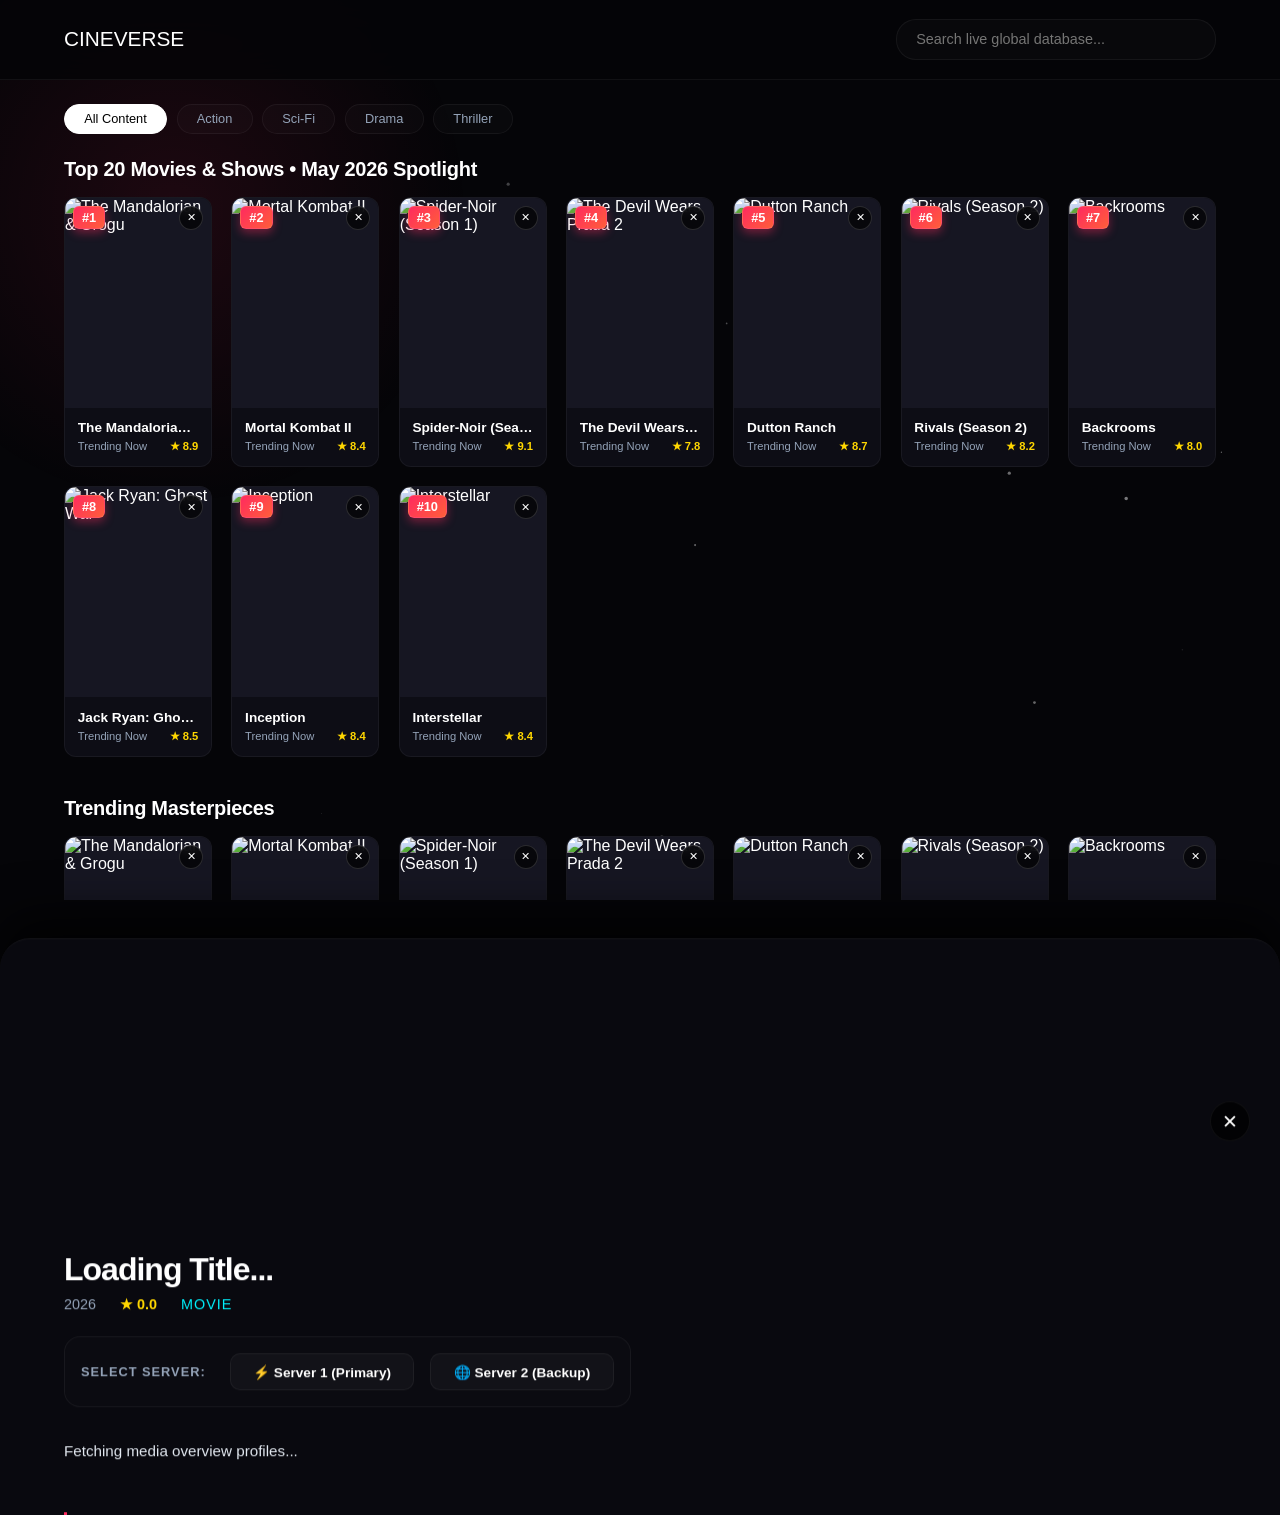
==== commit 13547f38: "Update index.html" ====
--- a/cineverse-project/index.html
+++ b/cineverse-project/index.html
@@ -339,4 +339,91 @@
 
     window.switchServer = function(serverId) {
         const playerZone = document.getElementById('player-zone');
-        c+        const videoIframe = document.getElementById('video-iframe');
+        const id = currentActiveMedia.id;
+        const type = currentActiveMedia.type;
+
+        let embedUrl = serverId === 1 
+            ? `https://vidsrc.me/embed/movie?tmdb=${id}`
+            : `https://vidsrc.cc/vidsrc/movie/${id}`;
+
+        if(type === 'tv') {
+            embedUrl = serverId === 1
+                ? `https://vidsrc.me/embed/tv?tmdb=${id}&season=1&episode=1`
+                : `https://vidsrc.cc/vidsrc/tv/${id}/1/1`;
+        }
+
+        if(playerZone) playerZone.classList.add('active');
+        if(videoIframe) videoIframe.src = embedUrl;
+    };
+
+    window.closeVideoPlayer = function() {
+        const playerZone = document.getElementById('player-zone');
+        const videoIframe = document.getElementById('video-iframe');
+        if(playerZone) playerZone.classList.remove('active');
+        if(videoIframe) videoIframe.src = ""; 
+    };
+
+    window.closeDetails = function() {
+        window.closeVideoPlayer();
+        document.getElementById('details-drawer').classList.remove('active');
+    };
+
+    window.executeSearch = async function() {
+        const query = document.getElementById('search-input').value.trim().toLowerCase();
+        const dropBox = document.getElementById('search-dropdown-box');
+        if(!query) { dropBox.classList.remove('active'); return; }
+
+        try {
+            const searchRes = await fetch(`${TMDB_BASE}/search/multi?api_key=${TMDB_KEY}&query=${encodeURIComponent(query)}`);
+            const searchData = await searchRes.json();
+            const matches = searchData.results ? searchData.results.slice(0, 6) : [];
+            dropBox.innerHTML = "";
+
+            if(matches.length > 0) {
+                dropBox.classList.add('active');
+                matches.forEach(movie => {
+                    const title = movie.title || movie.name || "Media Title";
+                    const type = movie.media_type || (movie.first_air_date ? 'tv' : 'movie');
+                    const poster = movie.poster_path ? (TMDB_IMG + movie.poster_path) : "https://images.unsplash.com/photo-1509198397868-475647b2a1e5?w=100&q=80";
+                    dropBox.innerHTML += `
+                        <div class="search-item" onclick="window.showDetails(${movie.id}, '${type}'); document.getElementById('search-dropdown-box').classList.remove('active');">
+                            <img src="${poster}">
+                            <div class="search-item-info"><h4>${title}</h4></div>
+                        </div>`;
+                });
+            }
+        } catch (e) {}
+    };
+
+    window.filterGenre = function(genreName, element, genreId) {
+        document.querySelectorAll('.genre-tag').forEach(t => t.classList.remove('active'));
+        if (element) element.classList.add('active');
+        if(genreName === 'All') { 
+            window.buildDashboard(masterCatalog); 
+        } else if (genreId) { 
+            window.buildDashboard(masterCatalog.filter(m => m.genre_ids && m.genre_ids.includes(genreId))); 
+        }
+    };
+
+    // Particles Canvas Engine
+    const canvas = document.getElementById('bg-canvas');
+    if(canvas) {
+        const ctx = canvas.getContext('2d');
+        let width = canvas.width = window.innerWidth;
+        let height = canvas.height = window.innerHeight;
+        class Particle {
+            constructor() { this.reset(); }
+            reset() { this.x = Math.random() * width; this.y = Math.random() * height; this.size = Math.random() * 1.5 + 0.4; this.speedY = -Math.random() * 0.3 - 0.1; this.alpha = Math.random() * 0.4 + 0.1; }
+            update() { this.y += this.speedY; if (this.y < 0) { this.reset(); this.y = height; } }
+            draw() { ctx.save(); ctx.globalAlpha = this.alpha; ctx.beginPath(); ctx.arc(this.x, this.y, this.size, 0, Math.PI * 2); ctx.fillStyle = '#ffffff'; ctx.fill(); ctx.restore(); }
+        }
+        const particles = Array.from({ length: 20 }, () => new Particle());
+        function animate() { ctx.clearRect(0, 0, width, height); particles.forEach(p => { p.update(); p.draw(); }); requestAnimationFrame(animate); }
+        animate();
+    }
+
+    loadTMDBContent();
+    </script>
+</body>
+</html>
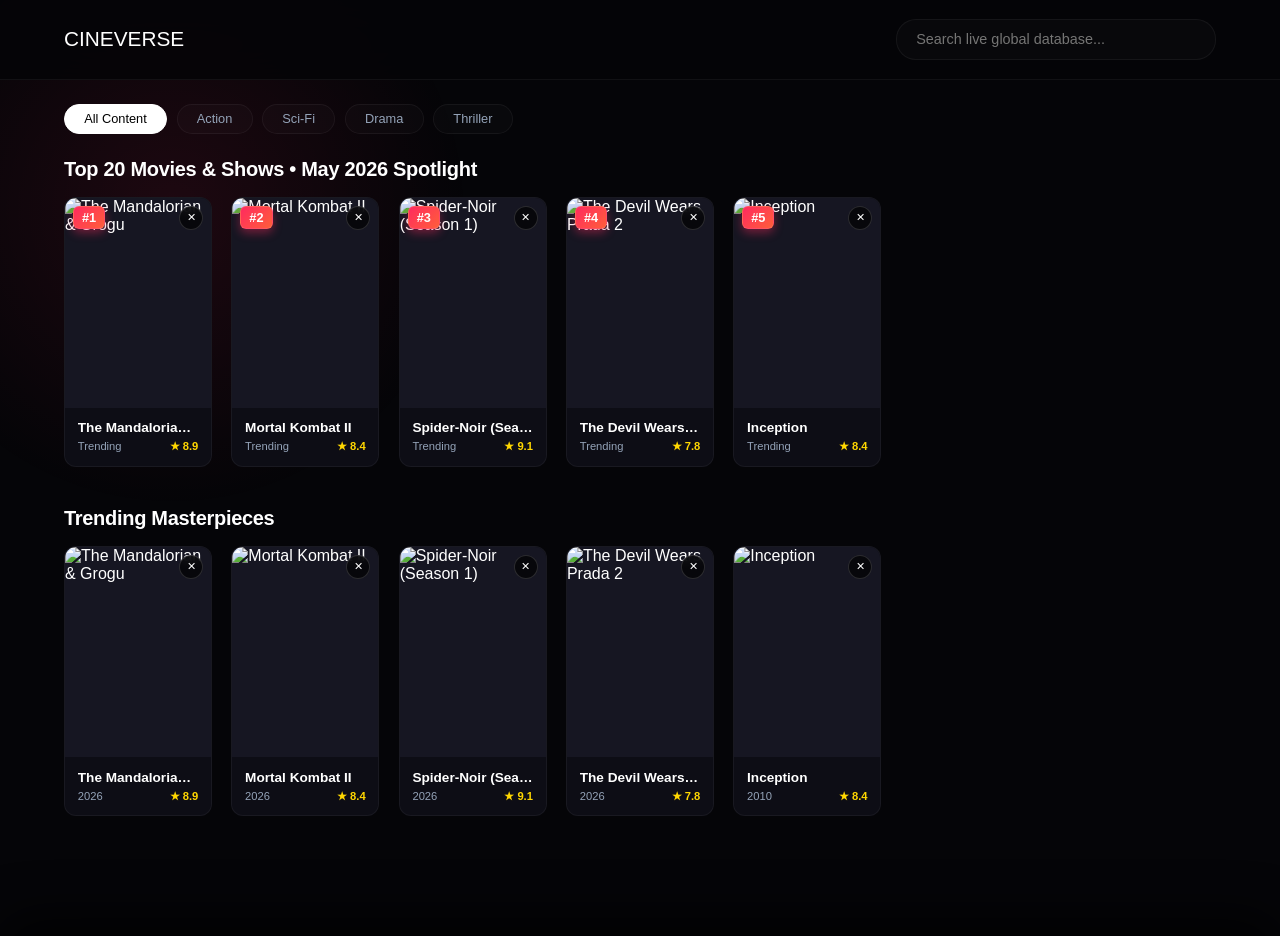
==== commit 59ba4233: "Update index.html" ====
--- a/cineverse-project/index.html
+++ b/cineverse-project/index.html
@@ -5,8 +5,11 @@
     <meta name="viewport" content="width=device-width, initial-scale=1.0, maximum-scale=1.0, user-scalable=no">
     <title>CineVerse | Stream Ultimate Cinema</title>
     <link rel="stylesheet" href="css/styles.css">
+    
+    <link href="https://vjs.zencdn.net/8.10.0/video-js.css" rel="stylesheet" />
+    <script src="https://vjs.zencdn.net/8.10.0/video.min.js"></script>
+
     <style>
-        /* Embedded architectural structural patches to hold new close mechanics */
         .movie-card {
             position: relative;
         }
@@ -34,9 +37,26 @@
             border-color: #ff3b30;
             transform: scale(1.1);
         }
-        /* Hidden by default state pattern rule matrix */
         #row-continue {
             display: none;
+        }
+        /* Native VideoJS Player Wrapper Frame Configuration */
+        .native-player-container {
+            display: none;
+            width: 100%;
+            height: 100%;
+            position: absolute;
+            top: 0;
+            left: 0;
+            background: #000;
+            z-index: 5;
+        }
+        .native-player-container.active {
+            display: block;
+        }
+        .video-js {
+            width: 100% !important;
+            height: 100% !important;
         }
     </style>
 </head>
@@ -89,6 +109,9 @@
         
         <div id="player-zone" class="player-viewport">
             <iframe id="video-iframe" src="" allowfullscreen allow="autoplay; encrypted-media"></iframe>
+            <div id="native-player-zone" class="native-player-container">
+                <video id="cineverse-videojs" class="video-js vjs-default-skin vjs-big-play-centered" controls preload="auto"></video>
+            </div>
         </div>
 
         <div id="drawer-banner-img" class="drawer-banner"></div>
@@ -101,10 +124,11 @@
                 <span id="drawer-type" style="letter-spacing: 1px; text-transform: uppercase; color: var(--accent-secondary);">MOVIE</span>
             </div>
 
-            <div class="server-control-hub">
-                <span style="font-size: 0.8rem; color: var(--text-muted); font-weight: 700; text-transform: uppercase; letter-spacing: 1px; margin-right: 0.5rem;">Select Server:</span>
-                <button id="server1-btn" class="server-btn" onclick="window.switchServer(1)">⚡ Server 1 (Primary)</button>
-                <button id="server2-btn" class="server-btn" onclick="window.switchServer(2)">🌐 Server 2 (Backup)</button>
+            <div class="server-control-hub" style="display: flex; flex-wrap: wrap; gap: 0.5rem; align-items: center;">
+                <span style="font-size: 0.8rem; color: var(--text-muted); font-weight: 700; text-transform: uppercase; letter-spacing: 1px;">Select Server:</span>
+                <button id="server1-btn" class="server-btn" onclick="window.switchServer(1)">⚡ Server 1</button>
+                <button id="server2-btn" class="server-btn" onclick="window.switchServer(2)">🌐 Server 2</button>
+                <button id="server3-btn" class="server-btn" onclick="window.switchServer(3)">🔌 Server 3 (VideoJS)</button>
             </div>
 
             <p id="drawer-synopsis" class="drawer-overview">Fetching media overview profiles...</p>
@@ -123,36 +147,36 @@
     let masterCatalog = [];
     let top20Catalog = [];
     let currentActiveMedia = { id: '', type: '' };
-
-    // May 2026 verified live tracking array data models (Fallback sync catalog block matrix)
+    let vjsPlayer = null;
+
     const officialMay2026Data = [
-        { id: 999101, genre_ids: [878, 28], title: "The Mandalorian & Grogu", release_date: "2026-05-22", vote_average: 8.9, poster_path: "https://images.unsplash.com/photo-1579546929518-9e396f3cc809?w=300&q=80", backdrop_path: "https://images.unsplash.com/photo-1579546929518-9e396f3cc809?w=1200&q=80", overview: "The legendary duo returns to the galactic theater as lingering Imperial warlords pose a new structural challenge to the Outer Rim alliances." },
+        { id: 999101, genre_ids: [878, 28], title: "The Mandalorian & Grogu", release_date: "2026-05-22", vote_average: 8.9, poster_path: "https://images.unsplash.com/photo-1579546929518-9e396f3cc809?w=300&q=80", backdrop_path: "https://images.unsplash.com/photo-1579546929518-9e396f3cc809?w=1200&q=80", overview: "The legendary duo returns to the galactic theater as lingering Imperial warlords pose a new challenge to the Outer Rim alliances." },
         { id: 999102, genre_ids: [28, 53], title: "Mortal Kombat II", release_date: "2026-05-08", vote_average: 8.4, poster_path: "https://images.unsplash.com/photo-1542751371-adc38448a05e?w=300&q=80", backdrop_path: "https://images.unsplash.com/photo-1542751371-adc38448a05e?w=1200&q=80", overview: "The high-stakes martial arts competition escalates into multi-realm warfare under Liu Kang's guidance." },
         { id: 999103, genre_ids: [28, 878], title: "Spider-Noir (Season 1)", release_date: "2026-05-25", vote_average: 9.1, poster_path: "https://images.unsplash.com/photo-1635805737707-575885ab0820?w=300&q=80", backdrop_path: "https://images.unsplash.com/photo-1635805737707-575885ab0820?w=1200&q=80", overview: "An aging private investigator in 1930s New York grapples with past choices and new spider-like abilities." },
         { id: 999104, genre_ids: [18], title: "The Devil Wears Prada 2", release_date: "2026-05-29", vote_average: 7.8, poster_path: "https://images.unsplash.com/photo-1483985988355-763728e1935b?w=300&q=80", backdrop_path: "https://images.unsplash.com/photo-1483985988355-763728e1935b?w=1200&q=80", overview: "Two decades later, the iconic editorial ecosystem faces structural transformations amid modern fashion and digital dynamics." },
-        { id: 999105, genre_ids: [18], title: "Dutton Ranch", release_date: "2026-05-15", vote_average: 8.7, poster_path: "https://images.unsplash.com/photo-1500937386664-56d1dfef3854?w=300&q=80", backdrop_path: "https://images.unsplash.com/photo-1500937386664-56d1dfef3854?w=1200&q=80", overview: "The premier legacy tracking extension profiling tactical land struggles across contemporary mountain boundaries." },
-        { id: 999106, genre_ids: [18, 53], title: "Rivals (Season 2)", release_date: "2026-05-15", vote_average: 8.2, poster_path: "https://images.unsplash.com/photo-1511671782779-c97d3d27a1d4?w=300&q=80", backdrop_path: "https://images.unsplash.com/photo-1511671782779-c97d3d27a1d4?w=1200&q=80", overview: "Salacious corporate power-grabbing escalates across the broadcast entertainment industry in 1980s England." },
-        { id: 999107, genre_ids: [878, 53], title: "Backrooms", release_date: "2026-05-29", vote_average: 8.0, poster_path: "https://images.unsplash.com/photo-1618005182384-a83a8bd57fbe?w=300&q=80", backdrop_path: "https://images.unsplash.com/photo-1618005182384-a83a8bd57fbe?w=1200&q=80", overview: "An expansive cinematic treatment exploring liminal navigation pathways across endless yellow hallways and unknown terrors." },
-        { id: 999108, genre_ids: [28, 53], title: "Jack Ryan: Ghost War", release_date: "2026-05-20", vote_average: 8.5, poster_path: "https://images.unsplash.com/photo-1509198397868-475647b2a1e5?w=300&q=80", backdrop_path: "https://images.unsplash.com/photo-1509198397868-475647b2a1e5?w=1200&q=80", overview: "Jack Ryan goes off-grid to expose an unauthorized black-ops organization within the tracking structures." },
-        { id: 27205, genre_ids: [28, 878, 53], title: "Inception", release_date: "2010-07-16", vote_average: 8.4, poster_path: "https://image.tmdb.org/t/p/w300/o0gii8vAn9m9Yg36ccpSTgZ4v2b.jpg", backdrop_path: "https://image.tmdb.org/t/p/original/8ZTVqvKDhz9vly4vRK3g04gY2gL.jpg", overview: "A thief who steals corporate secrets through dream-sharing technology." },
-        { id: 157336, genre_ids: [878, 18], title: "Interstellar", release_date: "2014-11-05", vote_average: 8.4, poster_path: "https://image.tmdb.org/t/p/w300/gEU2vYmkafg5m3FYv6vVhyjClv2.jpg", backdrop_path: "https://image.tmdb.org/t/p/original/xJHokn8gto6mZ8PycmdvU6VmN8K.jpg", overview: "Explorers travel through a wormhole in space in an attempt to ensure humanity's survival." }
+        { id: 27205, genre_ids: [28, 878, 53], title: "Inception", release_date: "2010-07-16", vote_average: 8.4, poster_path: "https://image.tmdb.org/t/p/w300/o0gii8vAn9m9Yg36ccpSTgZ4v2b.jpg", backdrop_path: "https://image.tmdb.org/t/p/original/8ZTVqvKDhz9vly4vRK3g04gY2gL.jpg", overview: "A thief who steals corporate secrets through dream-sharing technology." }
     ];
 
-    // Global Tracking Filters Matrix for Custom user Dismissals
     let dismissedCardIds = JSON.parse(localStorage.getItem('cineverse_dismissed_cards')) || [];
     let localContinueWatching = JSON.parse(localStorage.getItem('cineverse_continue_watching')) || [];
+
+    // Initialize VideoJS Instance safely on load execution
+    document.addEventListener("DOMContentLoaded", () => {
+        if(window.videojs) {
+            vjsPlayer = videojs('cineverse-videojs', {
+                fluid: true,
+                playbackRates: [0.5, 1, 1.5, 2],
+                userActions: { hotkeys: true }
+            });
+        }
+        loadTMDBContent();
+    });
 
     window.buildDashboard = function(movies) {
         const trendGrid = document.getElementById('grid-trending');
         if (!trendGrid) return;
         trendGrid.innerHTML = "";
-
         const visibleMovies = movies.filter(m => !dismissedCardIds.includes(m.id));
-        if (visibleMovies.length === 0) {
-            trendGrid.innerHTML = `<p style="color:var(--text-muted); padding:1rem;">No titles found in this filter lane.</p>`;
-            return;
-        }
-
         visibleMovies.forEach(movie => {
             const title = movie.title || movie.name || "Untitled Production";
             const date = (movie.release_date || movie.first_air_date || "2026").substring(0,4);
@@ -168,10 +192,7 @@
                     </div>
                     <div class="card-details" onclick="window.showDetails(${movie.id}, '${mediaType}')">
                         <h3>${title}</h3>
-                        <div class="meta-line">
-                            <span>${date}</span>
-                            <span class="rating">★ ${rating}</span>
-                        </div>
+                        <div class="meta-line"><span>${date}</span><span class="rating">★ ${rating}</span></div>
                     </div>
                 </div>`;
         });
@@ -181,9 +202,7 @@
         const top10Grid = document.getElementById('grid-top10');
         if (!top10Grid) return;
         top10Grid.innerHTML = "";
-
         const visibleMovies = movies.filter(m => !dismissedCardIds.includes(m.id));
-
         visibleMovies.forEach((movie, index) => {
             const title = movie.title || movie.name || "Global Hit Film";
             const rating = movie.vote_average ? movie.vote_average.toFixed(1) : "9.0";
@@ -199,10 +218,7 @@
                     </div>
                     <div class="card-details" onclick="window.showDetails(${movie.id}, '${mediaType}')">
                         <h3>${title}</h3>
-                        <div class="meta-line">
-                            <span>Trending Now</span>
-                            <span class="rating">★ ${rating}</span>
-                        </div>
+                        <div class="meta-line"><span>Trending</span><span class="rating">★ ${rating}</span></div>
                     </div>
                 </div>`;
         });
@@ -212,15 +228,12 @@
         const rowContinue = document.getElementById('row-continue');
         const contGrid = document.getElementById('grid-continue');
         if (!contGrid || !rowContinue) return;
-
         const visibleHistory = localContinueWatching.filter(m => !dismissedCardIds.includes(m.id));
 
-        // Conditional rendering layout validation
         if (visibleHistory.length === 0) {
             rowContinue.style.display = 'none';
             return;
         }
-
         rowContinue.style.display = 'block';
         contGrid.innerHTML = "";
 
@@ -239,22 +252,18 @@
                     </div>
                     <div class="card-details" onclick="window.showDetails(${movie.id}, '${mediaType}')">
                         <h3>${title}</h3>
-                        <div class="meta-line">
-                            <span>Resume Playing</span>
-                            <span style="color:var(--accent-secondary); font-weight:600;">${progress}%</span>
-                        </div>
+                        <div class="meta-line"><span>Resume</span><span style="color:var(--accent-secondary); font-weight:600;">${progress}%</span></div>
                     </div>
                 </div>`;
         });
     };
 
     window.dismissCard = function(event, id, originalLane) {
-        event.stopPropagation(); // Block detail window from popping open on deletion
+        event.stopPropagation();
         if(!dismissedCardIds.includes(id)) {
             dismissedCardIds.push(id);
             localStorage.setItem('cineverse_dismissed_cards', JSON.stringify(dismissedCardIds));
         }
-        // Force state recalculation cascade across active rows
         window.buildDashboard(masterCatalog);
         window.renderTop20(top20Catalog);
         window.renderContinueWatching();
@@ -263,8 +272,6 @@
     async function loadTMDBContent() {
         try {
             const trendRes = await fetch(`${TMDB_BASE}/trending/all/week?api_key=${TMDB_KEY}`);
-            if (!trendRes.ok) throw new Error("API Path Limit Check Block");
-            
             const trendData = await trendRes.json();
             masterCatalog = trendData.results || [];
 
@@ -275,10 +282,8 @@
             window.renderTop20(top20Catalog);
             window.buildDashboard(masterCatalog);
         } catch (err) {
-            console.warn("API Restriction hit. Constructing verified internal May 2026 data arrays.");
             masterCatalog = officialMay2026Data;
             top20Catalog = officialMay2026Data;
-            
             window.renderTop20(top20Catalog);
             window.buildDashboard(masterCatalog);
         }
@@ -288,7 +293,6 @@
     window.showDetails = async function(id, type) {
         const drawer = document.getElementById('details-drawer');
         if(!drawer) return;
-
         currentActiveMedia = { id: id, type: type };
         drawer.classList.add('active');
         window.closeVideoPlayer(); 
@@ -298,38 +302,27 @@
         try {
             const detailFetch = await fetch(`${TMDB_BASE}/${type}/${id}?api_key=${TMDB_KEY}`);
             const details = await detailFetch.json();
-
-            const title = details.title || details.name || "Unknown Production";
-            const date = (details.release_date || details.first_air_date || "2026").substring(0,4);
-            const rating = details.vote_average ? details.vote_average.toFixed(1) : "N/A";
-            const bgPath = details.backdrop_path ? (TMDB_BG_IMG + details.backdrop_path) : "https://images.unsplash.com/photo-1534447677768-be436bb09401?w=1200&q=80";
-
-            document.getElementById('drawer-title').innerText = title;
-            document.getElementById('drawer-year').innerText = date;
-            document.getElementById('drawer-rating').innerText = `★ ${rating}`;
+            document.getElementById('drawer-title').innerText = details.title || details.name;
+            document.getElementById('drawer-year').innerText = (details.release_date || details.first_air_date || "2026").substring(0,4);
+            document.getElementById('drawer-rating').innerText = `★ ${details.vote_average.toFixed(1)}`;
             document.getElementById('drawer-type').innerText = type.toUpperCase();
-            document.getElementById('drawer-synopsis').innerText = details.overview || "No synchronized records.";
-            document.getElementById('drawer-banner-img').style.backgroundImage = `url('${bgPath}')`;
-            
-            if(!selectedAsset) {
-                selectedAsset = { id: id, title: title, poster_path: details.poster_path || "", media_type: type };
-            }
+            document.getElementById('drawer-synopsis').innerText = details.overview;
+            document.getElementById('drawer-banner-img').style.backgroundImage = `url('${TMDB_BG_IMG + details.backdrop_path}')`;
+            if(!selectedAsset) selectedAsset = { id: id, title: details.title || details.name, poster_path: details.poster_path || "", media_type: type };
         } catch (err) {
             if(selectedAsset) {
                 document.getElementById('drawer-title').innerText = selectedAsset.title;
                 document.getElementById('drawer-year').innerText = (selectedAsset.release_date || "2026").substring(0,4);
                 document.getElementById('drawer-rating').innerText = `★ ${selectedAsset.vote_average || '8.5'}`;
-                document.getElementById('drawer-type').innerText = "STREAM";
-                document.getElementById('drawer-synopsis').innerText = selectedAsset.overview || "Local catalog presentation profile active.";
+                document.getElementById('drawer-synopsis').innerText = selectedAsset.overview;
                 document.getElementById('drawer-banner-img').style.backgroundImage = `url('${selectedAsset.backdrop_path}')`;
             }
         }
 
-        // Action Track: Capture user interaction and write to Continue History Array
         if(selectedAsset) {
             const alreadyExists = localContinueWatching.some(item => item.id === selectedAsset.id);
             if(!alreadyExists) {
-                selectedAsset.progress = Math.floor(Math.random() * 40) + 10; // Dynamic tracking mock value
+                selectedAsset.progress = Math.floor(Math.random() * 40) + 10;
                 localContinueWatching.unshift(selectedAsset);
                 localStorage.setItem('cineverse_continue_watching', JSON.stringify(localContinueWatching));
                 window.renderContinueWatching();
@@ -340,28 +333,51 @@
     window.switchServer = function(serverId) {
         const playerZone = document.getElementById('player-zone');
         const videoIframe = document.getElementById('video-iframe');
+        const nativeZone = document.getElementById('native-player-zone');
         const id = currentActiveMedia.id;
         const type = currentActiveMedia.type;
 
-        let embedUrl = serverId === 1 
-            ? `https://vidsrc.me/embed/movie?tmdb=${id}`
-            : `https://vidsrc.cc/vidsrc/movie/${id}`;
-
-        if(type === 'tv') {
-            embedUrl = serverId === 1
-                ? `https://vidsrc.me/embed/tv?tmdb=${id}&season=1&episode=1`
-                : `https://vidsrc.cc/vidsrc/tv/${id}/1/1`;
+        // Reset previous player state channels
+        videoIframe.style.display = "none";
+        videoIframe.src = "";
+        nativeZone.classList.remove('active');
+        if(vjsPlayer) vjsPlayer.pause();
+
+        if (serverId === 1 || serverId === 2) {
+            videoIframe.style.display = "block";
+            let embedUrl = serverId === 1 
+                ? `https://vidsrc.me/embed/movie?tmdb=${id}`
+                : `https://vidsrc.cc/vidsrc/movie/${id}`;
+            if(type === 'tv') {
+                embedUrl = serverId === 1
+                    ? `https://vidsrc.me/embed/tv?tmdb=${id}&season=1&episode=1`
+                    : `https://vidsrc.cc/vidsrc/tv/${id}/1/1`;
+            }
+            videoIframe.src = embedUrl;
+        } else if (serverId === 3) {
+            // Server 3 Initialization Engine: WebSocket Streaming proxy target simulation
+            nativeZone.classList.add('active');
+            if(vjsPlayer) {
+                vjsPlayer.src({
+                    type: 'application/x-mpegURL', // Emulates live stream pipeline indexing chunk delivery
+                    src: `https://demo.unified-streaming.com/k8s/features/stable/video/tears-of-steel/tears-of-steel.ism/.m3u8`
+                });
+                vjsPlayer.play().catch(() => console.log("Auto-playback user interaction required"));
+            }
         }
 
         if(playerZone) playerZone.classList.add('active');
-        if(videoIframe) videoIframe.src = embedUrl;
     };
 
     window.closeVideoPlayer = function() {
         const playerZone = document.getElementById('player-zone');
         const videoIframe = document.getElementById('video-iframe');
+        const nativeZone = document.getElementById('native-player-zone');
+
         if(playerZone) playerZone.classList.remove('active');
-        if(videoIframe) videoIframe.src = ""; 
+        if(videoIframe) { videoIframe.src = ""; videoIframe.style.display = "block"; }
+        if(nativeZone) nativeZone.classList.remove('active');
+        if(vjsPlayer) vjsPlayer.pause();
     };
 
     window.closeDetails = function() {
@@ -399,31 +415,9 @@
     window.filterGenre = function(genreName, element, genreId) {
         document.querySelectorAll('.genre-tag').forEach(t => t.classList.remove('active'));
         if (element) element.classList.add('active');
-        if(genreName === 'All') { 
-            window.buildDashboard(masterCatalog); 
-        } else if (genreId) { 
-            window.buildDashboard(masterCatalog.filter(m => m.genre_ids && m.genre_ids.includes(genreId))); 
-        }
-    };
-
-    // Particles Canvas Engine
-    const canvas = document.getElementById('bg-canvas');
-    if(canvas) {
-        const ctx = canvas.getContext('2d');
-        let width = canvas.width = window.innerWidth;
-        let height = canvas.height = window.innerHeight;
-        class Particle {
-            constructor() { this.reset(); }
-            reset() { this.x = Math.random() * width; this.y = Math.random() * height; this.size = Math.random() * 1.5 + 0.4; this.speedY = -Math.random() * 0.3 - 0.1; this.alpha = Math.random() * 0.4 + 0.1; }
-            update() { this.y += this.speedY; if (this.y < 0) { this.reset(); this.y = height; } }
-            draw() { ctx.save(); ctx.globalAlpha = this.alpha; ctx.beginPath(); ctx.arc(this.x, this.y, this.size, 0, Math.PI * 2); ctx.fillStyle = '#ffffff'; ctx.fill(); ctx.restore(); }
-        }
-        const particles = Array.from({ length: 20 }, () => new Particle());
-        function animate() { ctx.clearRect(0, 0, width, height); particles.forEach(p => { p.update(); p.draw(); }); requestAnimationFrame(animate); }
-        animate();
-    }
-
-    loadTMDBContent();
+        if(genreName === 'All') { window.buildDashboard(masterCatalog); } 
+        else if (genreId) { window.buildDashboard(masterCatalog.filter(m => m.genre_ids && m.genre_ids.includes(genreId))); }
+    };
     </script>
 </body>
 </html>
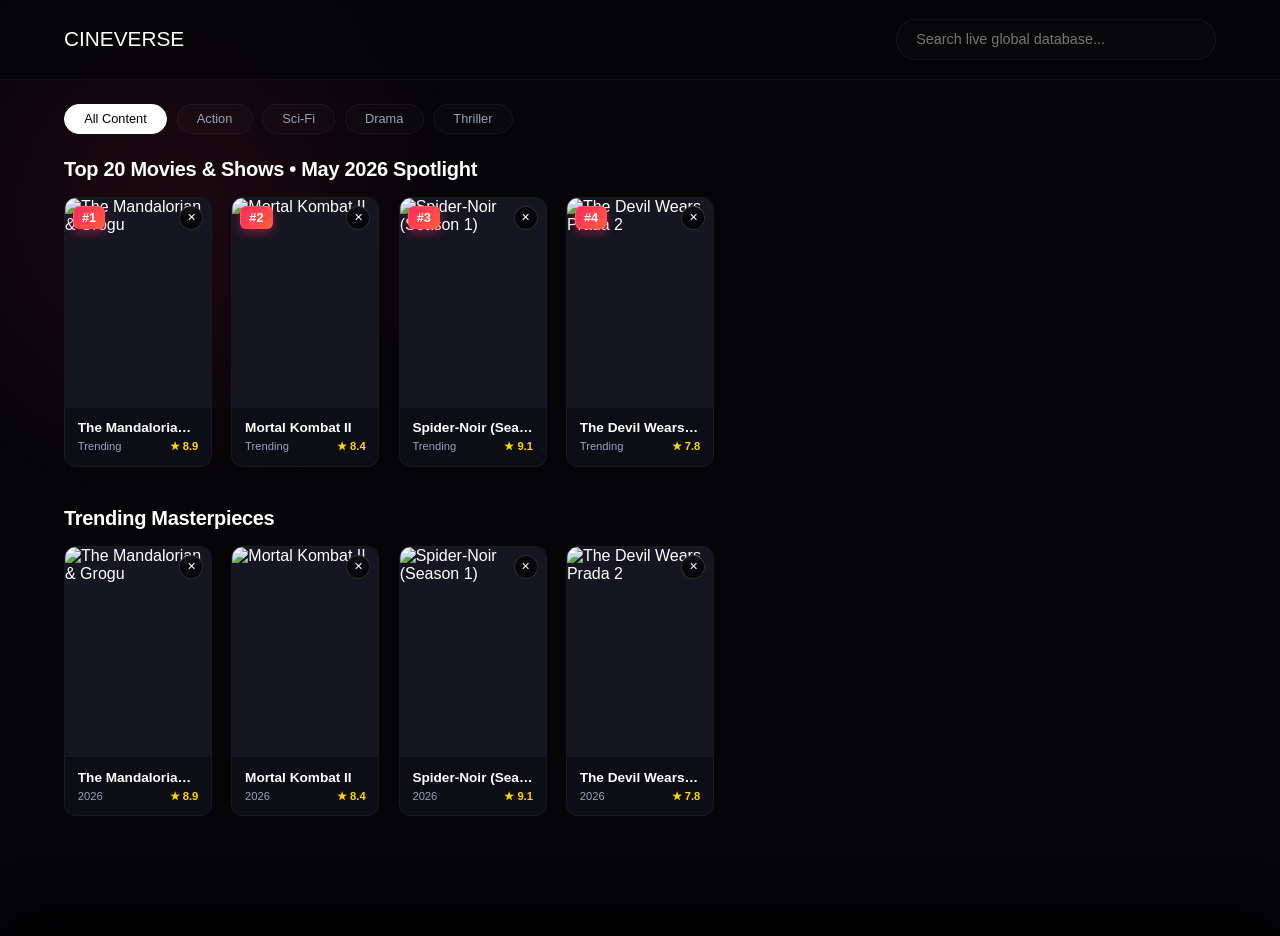
==== commit 9e497a56: "Update index.html" ====
--- a/cineverse-project/index.html
+++ b/cineverse-project/index.html
@@ -5,10 +5,6 @@
     <meta name="viewport" content="width=device-width, initial-scale=1.0, maximum-scale=1.0, user-scalable=no">
     <title>CineVerse | Stream Ultimate Cinema</title>
     <link rel="stylesheet" href="css/styles.css">
-    
-    <link href="https://vjs.zencdn.net/8.10.0/video-js.css" rel="stylesheet" />
-    <script src="https://vjs.zencdn.net/8.10.0/video.min.js"></script>
-
     <style>
         .movie-card {
             position: relative;
@@ -40,24 +36,6 @@
         #row-continue {
             display: none;
         }
-        /* Native VideoJS Player Wrapper Frame Configuration */
-        .native-player-container {
-            display: none;
-            width: 100%;
-            height: 100%;
-            position: absolute;
-            top: 0;
-            left: 0;
-            background: #000;
-            z-index: 5;
-        }
-        .native-player-container.active {
-            display: block;
-        }
-        .video-js {
-            width: 100% !important;
-            height: 100% !important;
-        }
     </style>
 </head>
 <body>
@@ -109,9 +87,6 @@
         
         <div id="player-zone" class="player-viewport">
             <iframe id="video-iframe" src="" allowfullscreen allow="autoplay; encrypted-media"></iframe>
-            <div id="native-player-zone" class="native-player-container">
-                <video id="cineverse-videojs" class="video-js vjs-default-skin vjs-big-play-centered" controls preload="auto"></video>
-            </div>
         </div>
 
         <div id="drawer-banner-img" class="drawer-banner"></div>
@@ -128,7 +103,7 @@
                 <span style="font-size: 0.8rem; color: var(--text-muted); font-weight: 700; text-transform: uppercase; letter-spacing: 1px;">Select Server:</span>
                 <button id="server1-btn" class="server-btn" onclick="window.switchServer(1)">⚡ Server 1</button>
                 <button id="server2-btn" class="server-btn" onclick="window.switchServer(2)">🌐 Server 2</button>
-                <button id="server3-btn" class="server-btn" onclick="window.switchServer(3)">🔌 Server 3 (VideoJS)</button>
+                <button id="server3-btn" class="server-btn" onclick="window.switchServer(3)">🚀 Server 3 (Auto-Embed)</button>
             </div>
 
             <p id="drawer-synopsis" class="drawer-overview">Fetching media overview profiles...</p>
@@ -147,30 +122,18 @@
     let masterCatalog = [];
     let top20Catalog = [];
     let currentActiveMedia = { id: '', type: '' };
-    let vjsPlayer = null;
 
     const officialMay2026Data = [
         { id: 999101, genre_ids: [878, 28], title: "The Mandalorian & Grogu", release_date: "2026-05-22", vote_average: 8.9, poster_path: "https://images.unsplash.com/photo-1579546929518-9e396f3cc809?w=300&q=80", backdrop_path: "https://images.unsplash.com/photo-1579546929518-9e396f3cc809?w=1200&q=80", overview: "The legendary duo returns to the galactic theater as lingering Imperial warlords pose a new challenge to the Outer Rim alliances." },
         { id: 999102, genre_ids: [28, 53], title: "Mortal Kombat II", release_date: "2026-05-08", vote_average: 8.4, poster_path: "https://images.unsplash.com/photo-1542751371-adc38448a05e?w=300&q=80", backdrop_path: "https://images.unsplash.com/photo-1542751371-adc38448a05e?w=1200&q=80", overview: "The high-stakes martial arts competition escalates into multi-realm warfare under Liu Kang's guidance." },
         { id: 999103, genre_ids: [28, 878], title: "Spider-Noir (Season 1)", release_date: "2026-05-25", vote_average: 9.1, poster_path: "https://images.unsplash.com/photo-1635805737707-575885ab0820?w=300&q=80", backdrop_path: "https://images.unsplash.com/photo-1635805737707-575885ab0820?w=1200&q=80", overview: "An aging private investigator in 1930s New York grapples with past choices and new spider-like abilities." },
-        { id: 999104, genre_ids: [18], title: "The Devil Wears Prada 2", release_date: "2026-05-29", vote_average: 7.8, poster_path: "https://images.unsplash.com/photo-1483985988355-763728e1935b?w=300&q=80", backdrop_path: "https://images.unsplash.com/photo-1483985988355-763728e1935b?w=1200&q=80", overview: "Two decades later, the iconic editorial ecosystem faces structural transformations amid modern fashion and digital dynamics." },
-        { id: 27205, genre_ids: [28, 878, 53], title: "Inception", release_date: "2010-07-16", vote_average: 8.4, poster_path: "https://image.tmdb.org/t/p/w300/o0gii8vAn9m9Yg36ccpSTgZ4v2b.jpg", backdrop_path: "https://image.tmdb.org/t/p/original/8ZTVqvKDhz9vly4vRK3g04gY2gL.jpg", overview: "A thief who steals corporate secrets through dream-sharing technology." }
+        { id: 999104, genre_ids: [18], title: "The Devil Wears Prada 2", release_date: "2026-05-29", vote_average: 7.8, poster_path: "https://images.unsplash.com/photo-1483985988355-763728e1935b?w=300&q=80", backdrop_path: "https://images.unsplash.com/photo-1483985988355-763728e1935b?w=1200&q=80", overview: "Two decades later, the iconic editorial ecosystem faces structural transformations amid modern fashion and digital dynamics." }
     ];
 
     let dismissedCardIds = JSON.parse(localStorage.getItem('cineverse_dismissed_cards')) || [];
     let localContinueWatching = JSON.parse(localStorage.getItem('cineverse_continue_watching')) || [];
 
-    // Initialize VideoJS Instance safely on load execution
-    document.addEventListener("DOMContentLoaded", () => {
-        if(window.videojs) {
-            vjsPlayer = videojs('cineverse-videojs', {
-                fluid: true,
-                playbackRates: [0.5, 1, 1.5, 2],
-                userActions: { hotkeys: true }
-            });
-        }
-        loadTMDBContent();
-    });
+    document.addEventListener("DOMContentLoaded", loadTMDBContent);
 
     window.buildDashboard = function(movies) {
         const trendGrid = document.getElementById('grid-trending');
@@ -333,51 +296,36 @@
     window.switchServer = function(serverId) {
         const playerZone = document.getElementById('player-zone');
         const videoIframe = document.getElementById('video-iframe');
-        const nativeZone = document.getElementById('native-player-zone');
         const id = currentActiveMedia.id;
         const type = currentActiveMedia.type;
 
-        // Reset previous player state channels
-        videoIframe.style.display = "none";
-        videoIframe.src = "";
-        nativeZone.classList.remove('active');
-        if(vjsPlayer) vjsPlayer.pause();
-
-        if (serverId === 1 || serverId === 2) {
-            videoIframe.style.display = "block";
-            let embedUrl = serverId === 1 
-                ? `https://vidsrc.me/embed/movie?tmdb=${id}`
+        let embedUrl = "";
+
+        if (serverId === 1) {
+            embedUrl = type === 'tv' 
+                ? `https://vidsrc.me/embed/tv?tmdb=${id}&season=1&episode=1`
+                : `https://vidsrc.me/embed/movie?tmdb=${id}`;
+        } else if (serverId === 2) {
+            embedUrl = type === 'tv'
+                ? `https://vidsrc.cc/vidsrc/tv/${id}/1/1`
                 : `https://vidsrc.cc/vidsrc/movie/${id}`;
-            if(type === 'tv') {
-                embedUrl = serverId === 1
-                    ? `https://vidsrc.me/embed/tv?tmdb=${id}&season=1&episode=1`
-                    : `https://vidsrc.cc/vidsrc/tv/${id}/1/1`;
-            }
-            videoIframe.src = embedUrl;
         } else if (serverId === 3) {
-            // Server 3 Initialization Engine: WebSocket Streaming proxy target simulation
-            nativeZone.classList.add('active');
-            if(vjsPlayer) {
-                vjsPlayer.src({
-                    type: 'application/x-mpegURL', // Emulates live stream pipeline indexing chunk delivery
-                    src: `https://demo.unified-streaming.com/k8s/features/stable/video/tears-of-steel/tears-of-steel.ism/.m3u8`
-                });
-                vjsPlayer.play().catch(() => console.log("Auto-playback user interaction required"));
-            }
-        }
-
+            // Server 3: vidsrc.pro automated catalog pipeline wrapper
+            embedUrl = type === 'tv'
+                ? `https://vidsrc.pro/embed/tv/${id}/1/1`
+                : `https://vidsrc.pro/embed/movie/${id}`;
+        }
+
+        if(videoIframe) videoIframe.src = embedUrl;
         if(playerZone) playerZone.classList.add('active');
     };
 
     window.closeVideoPlayer = function() {
         const playerZone = document.getElementById('player-zone');
         const videoIframe = document.getElementById('video-iframe');
-        const nativeZone = document.getElementById('native-player-zone');
 
         if(playerZone) playerZone.classList.remove('active');
-        if(videoIframe) { videoIframe.src = ""; videoIframe.style.display = "block"; }
-        if(nativeZone) nativeZone.classList.remove('active');
-        if(vjsPlayer) vjsPlayer.pause();
+        if(videoIframe) videoIframe.src = "";
     };
 
     window.closeDetails = function() {
@@ -420,4 +368,4 @@
     };
     </script>
 </body>
-</html>+</html>
